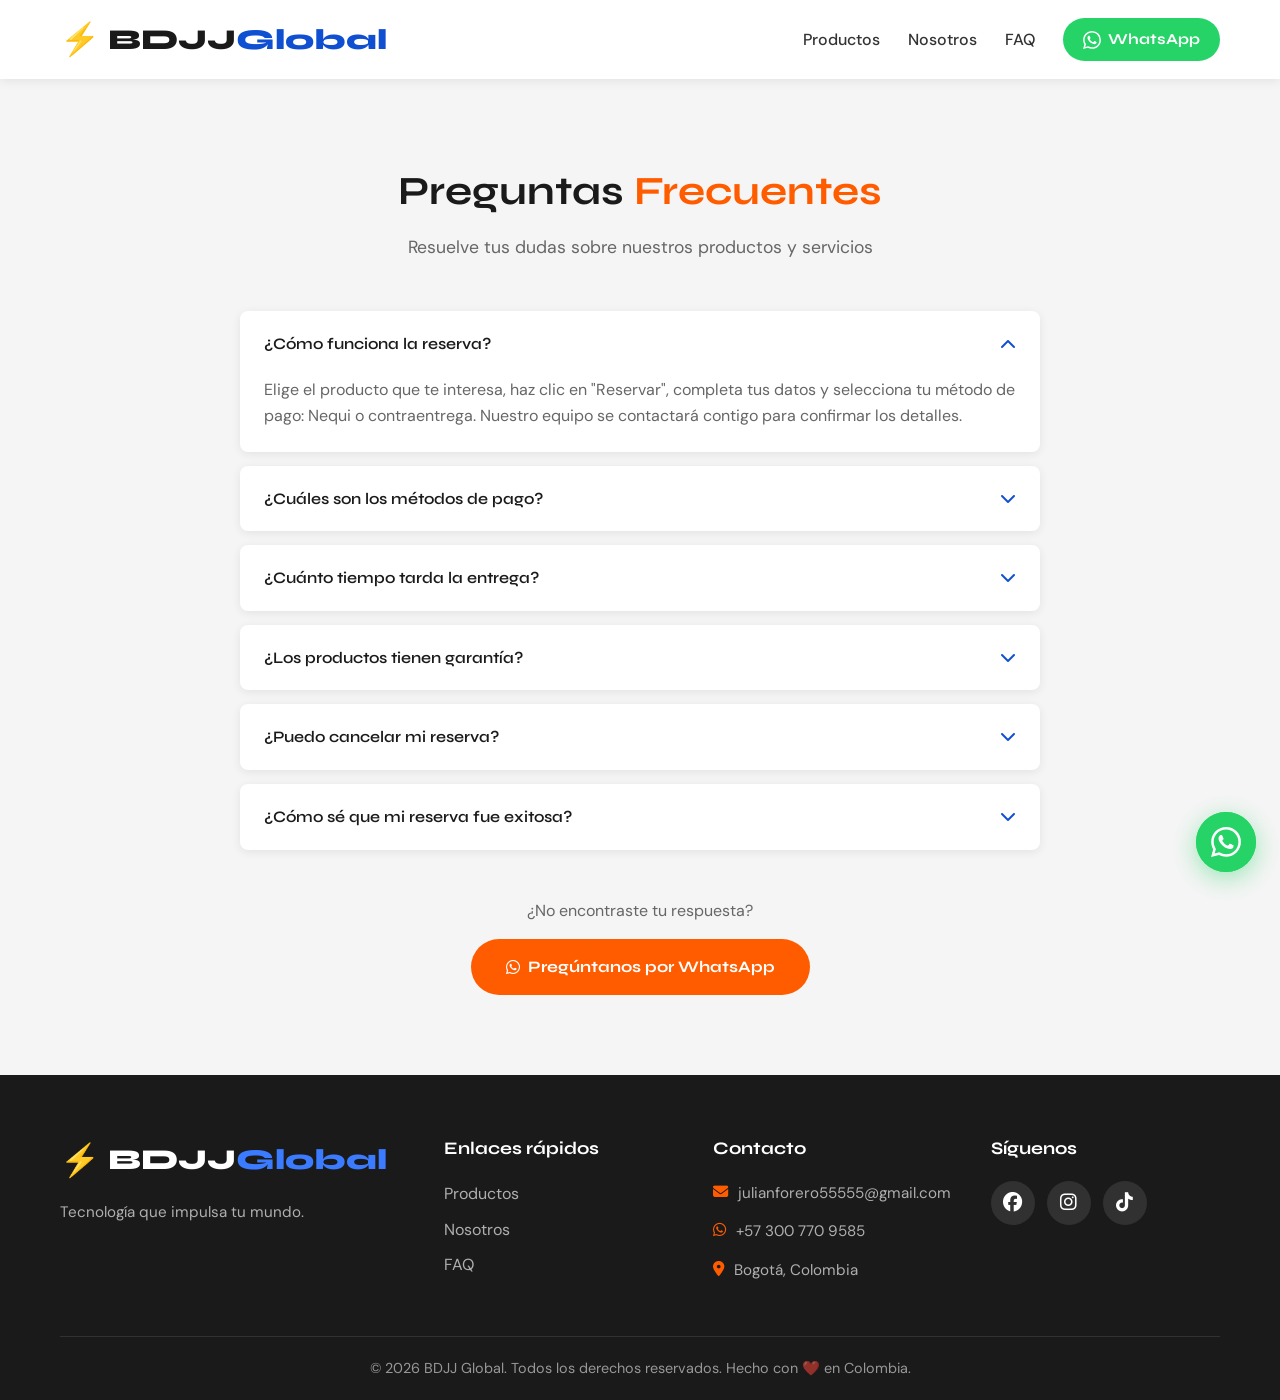
==== faq.html @ f2e27686 "ajuste de secciones" ====
<!DOCTYPE html>
<html lang="es">
<head>
    <meta charset="UTF-8">
    <meta name="viewport" content="width=device-width, initial-scale=1.0">
    <title>Preguntas Frecuentes – BDJJ Global</title>
    <link rel="preconnect" href="https://fonts.googleapis.com">
    <link rel="preconnect" href="https://fonts.gstatic.com" crossorigin>
    <link href="https://fonts.googleapis.com/css2?family=DM+Sans:opsz,wght@9..40,400;9..40,500;9..40,700&family=Syne:wght@400;500;600;700;800&display=swap" rel="stylesheet">
    <link rel="stylesheet" href="https://cdnjs.cloudflare.com/ajax/libs/font-awesome/6.4.0/css/all.min.css">
    <link rel="stylesheet" href="css/styles.css">
</head>
<body>

    <nav class="navbar" id="navbar" role="navigation">
        <div class="container nav-container">
            <a href="index.html" class="logo">
                <span class="logo-icon">⚡</span>
                <span class="logo-text">BDJJ<span class="logo-highlight">Global</span></span>
            </a>
            <ul class="nav-links" id="navLinks">
                <li><a href="index.html#catalogo" class="nav-link">Productos</a></li>
                <li><a href="nosotros.html" class="nav-link">Nosotros</a></li>
                <li><a href="faq.html" class="nav-link active">FAQ</a></li>
                <li>
                    <a href="https://wa.me/573007709585" class="btn-whatsapp-nav" target="_blank" rel="noopener noreferrer">
                        <svg width="18" height="18" viewBox="0 0 24 24" fill="currentColor"><path d="M17.472 14.382c-.297-.149-1.758-.867-2.03-.967-.273-.099-.471-.148-.67.15-.197.297-.767.966-.94 1.164-.173.199-.347.223-.644.075-.297-.15-1.255-.463-2.39-1.475-.883-.788-1.48-1.761-1.653-2.059-.173-.297-.018-.458.13-.606.134-.133.298-.347.446-.52.149-.174.198-.298.298-.497.099-.198.05-.371-.025-.52-.075-.149-.669-1.612-.916-2.207-.242-.579-.487-.5-.669-.51-.173-.008-.371-.01-.57-.01-.198 0-.52.074-.792.372-.272.297-1.04 1.016-1.04 2.479 0 1.462 1.065 2.875 1.213 3.074.149.198 2.096 3.2 5.077 4.487.709.306 1.262.489 1.694.625.712.227 1.36.195 1.871.118.571-.085 1.758-.719 2.006-1.413.248-.694.248-1.289.173-1.413-.074-.124-.272-.198-.57-.347m-5.421 7.403h-.004a9.87 9.87 0 01-5.031-1.378l-.361-.214-3.741.982.998-3.648-.235-.374a9.86 9.86 0 01-1.51-5.26c.001-5.45 4.436-9.884 9.888-9.884 2.64 0 5.122 1.03 6.988 2.898a9.825 9.825 0 012.893 6.994c-.003 5.45-4.437 9.884-9.885 9.884m8.413-18.297A11.815 11.815 0 0012.05 0C5.495 0 .16 5.335.157 11.892c0 2.096.547 4.142 1.588 5.945L.057 24l6.305-1.654a11.882 11.882 0 005.683 1.448h.005c6.554 0 11.89-5.335 11.893-11.893a11.821 11.821 0 00-3.48-8.413z"/></svg>
                        WhatsApp
                    </a>
                </li>
            </ul>
            <button class="hamburger" id="hamburgerBtn" aria-label="Abrir menú" aria-expanded="false" aria-controls="navLinks">
                <span></span><span></span><span></span>
            </button>
        </div>
    </nav>

    <section class="faq" id="faq" style="padding-top: 80px;">
        <div class="container">
            <div class="section-header">
                <h2 class="section-title">Preguntas <span class="text-highlight">Frecuentes</span></h2>
                <p class="section-subtitle">Resuelve tus dudas sobre nuestros productos y servicios</p>
            </div>
            <div class="faq-container" id="faqContainer"></div>

            <div style="text-align:center; margin-top: 48px;">
                <p style="color: var(--gris-medio); margin-bottom: 16px;">¿No encontraste tu respuesta?</p>
                <a href="https://wa.me/573007709585?text=Hola%2C+tengo+una+pregunta" class="btn-primary" target="_blank" rel="noopener noreferrer">
                    <i class="fab fa-whatsapp"></i> Pregúntanos por WhatsApp
                </a>
            </div>
        </div>
    </section>

    <footer class="footer">
        <div class="container">
            <div class="footer-content">
                <div class="footer-brand">
                    <div class="logo"><span class="logo-icon">⚡</span><span class="logo-text">BDJJ<span class="logo-highlight">Global</span></span></div>
                    <p>Tecnología que impulsa tu mundo.</p>
                </div>
                <div class="footer-links">
                    <h4>Enlaces rápidos</h4>
                    <ul>
                        <li><a href="index.html#catalogo">Productos</a></li>
                        <li><a href="nosotros.html">Nosotros</a></li>
                        <li><a href="faq.html">FAQ</a></li>
                    </ul>
                </div>
                <div class="footer-contact">
                    <h4>Contacto</h4>
                    <ul>
                        <li><i class="fas fa-envelope"></i> julianforero55555@gmail.com</li>
                        <li><i class="fab fa-whatsapp"></i> +57 300 770 9585</li>
                        <li><i class="fas fa-map-marker-alt"></i> Bogotá, Colombia</li>
                    </ul>
                </div>
                <div class="footer-social">
                    <h4>Síguenos</h4>
                    <div class="social-icons">
                        <a href="#" class="social-icon"><i class="fab fa-facebook"></i></a>
                        <a href="#" class="social-icon"><i class="fab fa-instagram"></i></a>
                        <a href="#" class="social-icon"><i class="fab fa-tiktok"></i></a>
                    </div>
                </div>
            </div>
            <div class="footer-bottom"><p>&copy; 2026 BDJJ Global. Todos los derechos reservados. Hecho con ❤️ en Colombia.</p></div>
        </div>
    </footer>

    <a href="https://wa.me/573007709585" class="whatsapp-float" target="_blank" rel="noopener noreferrer">
        <svg width="30" height="30" viewBox="0 0 24 24" fill="white"><path d="M17.472 14.382c-.297-.149-1.758-.867-2.03-.967-.273-.099-.471-.148-.67.15-.197.297-.767.966-.94 1.164-.173.199-.347.223-.644.075-.297-.15-1.255-.463-2.39-1.475-.883-.788-1.48-1.761-1.653-2.059-.173-.297-.018-.458.13-.606.134-.133.298-.347.446-.52.149-.174.198-.298.298-.497.099-.198.05-.371-.025-.52-.075-.149-.669-1.612-.916-2.207-.242-.579-.487-.5-.669-.51-.173-.008-.371-.01-.57-.01-.198 0-.52.074-.792.372-.272.297-1.04 1.016-1.04 2.479 0 1.462 1.065 2.875 1.213 3.074.149.198 2.096 3.2 5.077 4.487.709.306 1.262.489 1.694.625.712.227 1.36.195 1.871.118.571-.085 1.758-.719 2.006-1.413.248-.694.248-1.289.173-1.413-.074-.124-.272-.198-.57-.347m-5.421 7.403h-.004a9.87 9.87 0 01-5.031-1.378l-.361-.214-3.741.982.998-3.648-.235-.374a9.86 9.86 0 01-1.51-5.26c.001-5.45 4.436-9.884 9.888-9.884 2.64 0 5.122 1.03 6.988 2.898a9.825 9.825 0 012.893 6.994c-.003 5.45-4.437 9.884-9.885 9.884m8.413-18.297A11.815 11.815 0 0012.05 0C5.495 0 .16 5.335.157 11.892c0 2.096.547 4.142 1.588 5.945L.057 24l6.305-1.654a11.882 11.882 0 005.683 1.448h.005c6.554 0 11.89-5.335 11.893-11.893a11.821 11.821 0 00-3.48-8.413z"/></svg>
        <span class="whatsapp-float__tooltip">¡Escríbenos!</span>
    </a>

    <script src="js/config.js"></script>
    <script src="js/faq.js"></script>
    <script>
        FAQ.renderizar();
        const navbar = document.getElementById('navbar');
        window.addEventListener('scroll', () => navbar.classList.toggle('scrolled', scrollY > 50), {passive:true});
        const hamburger = document.getElementById('hamburgerBtn');
        const navLinks = document.getElementById('navLinks');
        hamburger.addEventListener('click', () => {
            const open = navLinks.classList.toggle('active');
            hamburger.setAttribute('aria-expanded', open);
            hamburger.classList.toggle('open', open);
        });
    </script>
</body>
</html>
---- css/styles.css ----
/* ============================================================
   ARCHIVO: css/styles.css
   PROPÓSITO: Estilos globales de BDJJ Global.
   Organización:
     1. Variables y Reset
     2. Utilidades
     3. Navbar
     4. Hero (video de fondo)
     5. Badges de confianza
     6. Catálogo y tarjetas de producto
     7. Nosotros / Equipo
     8. FAQ acordeón
     9. Footer
    10. Botón flotante WhatsApp
    11. Modal de reserva
    12. Pantalla de éxito
    13. Media Queries (responsive)
   ============================================================ */


/* ============================================================
   1. VARIABLES CSS Y RESET
   ============================================================ */
:root {
    /* Paleta de colores */
    --azul-electrico:  #0F4FD1;
    --azul-claro:      #3B7BFF;
    --azul-oscuro:     #0A3A9E;
    --naranja:         #FF5C00;
    --naranja-oscuro:  #CC4A00;
    --blanco:          #FFFFFF;
    --negro:           #1A1A1A;
    --gris-oscuro:     #333333;
    --gris-medio:      #666666;
    --gris-claro:      #F5F5F5;
    --gris-borde:      #E0E0E0;
    --verde-exito:     #10B981;
    --rojo-error:      #EF4444;
    --wa-verde:        #25D366;
    --wa-verde-oscuro: #1DA851;

    /* Sombras */
    --sombra-suave:  0 2px 10px rgba(0,0,0,.08);
    --sombra-media:  0 4px 20px rgba(0,0,0,.12);
    --sombra-fuerte: 0 8px 30px rgba(0,0,0,.18);

    /* Bordes */
    --radio:    12px;
    --radio-sm: 8px;

    /* Transición global */
    --transition: all 0.3s ease;

    /* Tipografía */
    --font-body:  'DM Sans', sans-serif;
    --font-title: 'Syne', sans-serif;
}

/* Reset universal */
*, *::before, *::after {
    margin: 0;
    padding: 0;
    box-sizing: border-box;
}

html {
    scroll-behavior: smooth;
    font-size: 16px;
}

body {
    font-family: var(--font-body);
    color: var(--gris-oscuro);
    background: var(--blanco);
    line-height: 1.6;
    overflow-x: hidden;
}

h1, h2, h3, h4 {
    font-family: var(--font-title);
    font-weight: 700;
    color: var(--negro);
}

img {
    max-width: 100%;
    height: auto;
    display: block;
}

/* Contenedor principal (ancho máximo centrado) */
.container {
    max-width: 1200px;
    margin: 0 auto;
    padding: 0 20px;
}


/* ============================================================
   2. UTILIDADES
   ============================================================ */
.text-highlight { color: var(--naranja); }

.section-header {
    text-align: center;
    margin-bottom: 50px;
}

.section-title {
    font-size: 2.5rem;
    margin-bottom: 10px;
}

.section-subtitle {
    color: var(--gris-medio);
    font-size: 1.1rem;
}


/* ============================================================
   3. NAVBAR
   ============================================================ */
.navbar {
    background: var(--blanco);
    padding: 14px 0;
    position: sticky;
    top: 0;
    z-index: 1000;
    box-shadow: var(--sombra-suave);
    transition: var(--transition);
}

.navbar.scrolled {
    box-shadow: var(--sombra-media);
}

.nav-container {
    display: flex;
    justify-content: space-between;
    align-items: center;
}

/* Logo */
.logo {
    display: flex;
    align-items: center;
    gap: 8px;
    font-family: var(--font-title);
    font-size: 1.8rem;
    font-weight: 800;
    text-decoration: none;
    user-select: none;
}

.logo-icon      { font-size: 2rem; }
.logo-text      { color: var(--negro); }
.logo-highlight { color: var(--azul-electrico); }

/* Lista de enlaces */
.nav-links {
    display: flex;
    align-items: center;
    gap: 28px;
    list-style: none;
}

.nav-link {
    text-decoration: none;
    color: var(--gris-oscuro);
    font-weight: 500;
    position: relative;
    transition: var(--transition);
}

.nav-link::after {
    content: '';
    position: absolute;
    bottom: -4px;
    left: 0;
    width: 0;
    height: 2px;
    background: var(--azul-electrico);
    transition: var(--transition);
}

.nav-link:hover              { color: var(--azul-electrico); }
.nav-link:hover::after       { width: 100%; }


/* ── Botón WhatsApp en la navbar ── */
.btn-whatsapp-nav {
    display: flex;
    align-items: center;
    gap: 7px;
    padding: 9px 20px;
    background: var(--wa-verde);
    color: var(--blanco);
    border-radius: 50px;
    text-decoration: none;
    font-family: var(--font-title);
    font-weight: 700;
    font-size: .95rem;
    transition: var(--transition);
    white-space: nowrap;
}

.btn-whatsapp-nav:hover {
    background: var(--wa-verde-oscuro);
    transform: translateY(-2px);
    box-shadow: 0 6px 18px rgba(37,211,102,.35);
}

/* Ícono SVG dentro del botón de WhatsApp en navbar */
.btn-whatsapp-nav svg {
    flex-shrink: 0;
}


/* ── Hamburguesa (visible solo en móvil) ── */
.hamburger {
    display: none;
    flex-direction: column;
    gap: 5px;
    cursor: pointer;
    background: none;
    border: none;
    padding: 4px;
}

.hamburger span {
    display: block;
    width: 25px;
    height: 3px;
    background: var(--gris-oscuro);
    border-radius: 3px;
    transition: var(--transition);
}

/* Animación X al abrir el menú */
.hamburger.open span:nth-child(1) { transform: translateY(8px) rotate(45deg); }
.hamburger.open span:nth-child(2) { opacity: 0; transform: scaleX(0); }
.hamburger.open span:nth-child(3) { transform: translateY(-8px) rotate(-45deg); }


/* ============================================================
   4. HERO – FONDO DE VIDEO
   ============================================================ */
.hero {
    position: relative;
    padding: 90px 0 130px;
    overflow: hidden;
    min-height: 540px;
    display: flex;
    align-items: center;
}

/* ── Video de fondo ── */
.hero-video {
    position: absolute;
    inset: 0;
    width: 100%;
    height: 100%;
    object-fit: cover;
    object-position: center;
    z-index: 0;
}

/* ── Overlay oscuro sobre el video para legibilidad ── */
.hero-overlay {
    position: absolute;
    inset: 0;
    background: linear-gradient(135deg,
        rgba(10, 30, 90, .82) 0%,
        rgba(5, 10, 40, .70) 100%
    );
    z-index: 1;
}

/* ── Contenido del hero por encima del video ── */
.hero-content {
    position: relative;
    z-index: 2;
    display: flex;
    align-items: center;
    justify-content: space-between;
    gap: 60px;
    width: 100%;
    max-width: 1200px;
    margin: 0 auto;
    padding: 0 20px;
}

.hero-text   { flex: 1; }

.hero-badge {
    display: inline-block;
    background: rgba(255,255,255,.18);
    color: var(--blanco);
    padding: 8px 22px;
    border-radius: 50px;
    font-size: .9rem;
    margin-bottom: 20px;
    backdrop-filter: blur(8px);
    border: 1px solid rgba(255,255,255,.25);
}

.hero-title {
    font-size: 3.4rem;
    color: var(--blanco);
    margin-bottom: 20px;
    line-height: 1.15;
}

.hero-subtitle {
    font-size: 1.15rem;
    color: rgba(255,255,255,.88);
    margin-bottom: 32px;
    max-width: 500px;
}

/* ── Botones del hero ── */
.hero-buttons {
    display: flex;
    gap: 15px;
    flex-wrap: wrap;
    margin-bottom: 28px;
}

.btn-primary {
    background: var(--naranja);
    color: var(--blanco);
    padding: 15px 35px;
    border-radius: 50px;
    text-decoration: none;
    font-weight: 700;
    font-family: var(--font-title);
    transition: var(--transition);
    display: inline-flex;
    align-items: center;
    gap: 8px;
    border: none;
    cursor: pointer;
    font-size: 1rem;
}

.btn-primary:hover {
    background: var(--naranja-oscuro);
    transform: translateY(-3px);
    box-shadow: var(--sombra-fuerte);
}

/* Botón "Escríbenos" en el hero (estilo WhatsApp secundario) */
.btn-secondary {
    background: transparent;
    color: var(--blanco);
    padding: 15px 35px;
    border-radius: 50px;
    text-decoration: none;
    font-weight: 700;
    font-family: var(--font-title);
    border: 2px solid rgba(255,255,255,.7);
    transition: var(--transition);
    display: inline-flex;
    align-items: center;
    gap: 8px;
}

.btn-secondary:hover {
    background: var(--wa-verde);
    border-color: var(--wa-verde);
    transform: translateY(-3px);
    box-shadow: 0 8px 24px rgba(37,211,102,.4);
}


/* ── Imagen decorativa al lado del texto ── */
.hero-image {
    flex: 1;
    display: flex;
    justify-content: center;
    align-items: center;
}

.hero-ilustracion {
    width: 100%;
    max-width: 420px;
    border-radius: var(--radio);
    box-shadow: var(--sombra-fuerte);
    animation: floatHero 4s ease-in-out infinite;
}

@keyframes floatHero {
    0%, 100% { transform: translateY(0); }
    50%       { transform: translateY(-16px); }
}

/* ── Onda decorativa en la base del hero ── */
.wave {
    position: absolute;
    bottom: -1px;
    left: 0;
    width: 100%;
    line-height: 0;
    z-index: 2;
    pointer-events: none;
}


/* ============================================================
   5. BADGES DE CONFIANZA
   Franja de garantías debajo de los botones del hero.
   ============================================================ */
.trust-badges {
    display: flex;
    align-items: center;
    gap: 24px;
    flex-wrap: wrap;
}

.trust-badge {
    display: flex;
    align-items: center;
    gap: 7px;
    font-size: .9rem;
    font-weight: 600;
    color: rgba(255,255,255,.90);
    background: rgba(255,255,255,.12);
    padding: 7px 14px;
    border-radius: 50px;
    backdrop-filter: blur(6px);
    border: 1px solid rgba(255,255,255,.18);
    white-space: nowrap;
}


/* ============================================================
   6. CATÁLOGO Y TARJETAS DE PRODUCTO
   ============================================================ */
.catalog {
    padding: 80px 0;
    background: var(--gris-claro);
}

/* ── Filtros de categoría ── */
.filters {
    display: flex;
    justify-content: center;
    gap: 10px;
    margin-bottom: 40px;
    flex-wrap: wrap;
}

.filter-btn {
    padding: 11px 24px;
    border: 2px solid var(--gris-borde);
    background: var(--blanco);
    border-radius: 50px;
    cursor: pointer;
    font-family: var(--font-body);
    font-weight: 500;
    font-size: .95rem;
    transition: var(--transition);
    color: var(--gris-oscuro);
}

.filter-btn:hover  { border-color: var(--azul-electrico); color: var(--azul-electrico); }
.filter-btn.active { background: var(--azul-electrico); color: var(--blanco); border-color: var(--azul-electrico); }

/* ── Grid de tarjetas ── */
.products-grid {
    display: grid;
    grid-template-columns: repeat(auto-fill, minmax(290px, 1fr));
    gap: 28px;
}

/* ── Tarjeta de producto ── */
.product-card {
    background: var(--blanco);
    border-radius: var(--radio);
    overflow: hidden;
    box-shadow: var(--sombra-suave);
    transition: var(--transition);
    display: flex;
    flex-direction: column;
}

.product-card:hover {
    transform: translateY(-6px);
    box-shadow: var(--sombra-media);
}

/* Zona de imagen */
.product-image {
    position: relative;
    height: 210px;
    background: var(--gris-claro);
    overflow: hidden;
    display: flex;
    align-items: center;
    justify-content: center;
}

.product-img {
    width: 100%;
    height: 100%;
    object-fit: cover;
    transition: transform .4s ease;
}

.product-card:hover .product-img {
    transform: scale(1.05);
}

.product-emoji-placeholder {
    font-size: 5rem;
}

/* Etiqueta de categoría (esquina superior derecha) */
.product-category {
    position: absolute;
    top: 14px;
    right: 14px;
    background: var(--naranja);
    color: var(--blanco);
    padding: 5px 13px;
    border-radius: 20px;
    font-size: .8rem;
    font-weight: 700;
    z-index: 1;
}

/* Badge "Agotado" sobre la imagen */
.badge-agotado {
    position: absolute;
    bottom: 12px;
    left: 12px;
    background: var(--rojo-error);
    color: var(--blanco);
    padding: 4px 12px;
    border-radius: 20px;
    font-size: .8rem;
    font-weight: 700;
}

.badge-descuento {
    position: absolute;
    bottom: 12px;
    left: 12px;
    background: var(--naranja);
    color: var(--blanco);
    padding: 4px 12px;
    border-radius: 20px;
    font-size: .8rem;
    font-weight: 700;
}

/* Overlay semitransparente cuando está agotado */
.agotado-overlay::after {
    content: '';
    position: absolute;
    inset: 0;
    background: rgba(0,0,0,.35);
}

/* Zona de información */
.product-info {
    padding: 24px;
    flex: 1;
    display: flex;
    flex-direction: column;
}

.product-name {
    font-size: 1.2rem;
    margin-bottom: 8px;
}

.product-price {
    font-size: 1.75rem;
    color: var(--azul-electrico);
    font-weight: 700;
    margin-bottom: 10px;
    font-family: var(--font-title);
}

.product-price-original {
    font-size: 1rem;
    color: var(--gris-medio);
    text-decoration: line-through;
    margin-bottom: 4px;
}

.product-description {
    color: var(--gris-medio);
    font-size: .93rem;
    margin-bottom: 16px;
    line-height: 1.5;
    flex: 1;
}

/* Stock disponible */
.product-stock {
    display: inline-block;
    padding: 5px 14px;
    background: #D1FAE5;
    color: #065F46;
    border-radius: 20px;
    font-size: .83rem;
    font-weight: 600;
    margin-bottom: 18px;
}

.product-stock.stock-agotado {
    background: #FEE2E2;
    color: var(--rojo-error);
}

/* Botón Reservar */
.btn-reservar {
    width: 100%;
    padding: 13px;
    background: var(--azul-electrico);
    color: var(--blanco);
    border: none;
    border-radius: var(--radio-sm);
    font-weight: 700;
    font-family: var(--font-title);
    cursor: pointer;
    transition: var(--transition);
    font-size: 1rem;
    display: flex;
    align-items: center;
    justify-content: center;
    gap: 8px;
    margin-top: auto;
}

.btn-reservar:hover:not([disabled]) {
    background: var(--azul-oscuro);
    transform: translateY(-2px);
}

.btn-reservar[disabled] {
    background: var(--gris-borde);
    color: var(--gris-medio);
    cursor: not-allowed;
}

/* Estados de carga y error del grid */
.loading {
    grid-column: 1 / -1;
    text-align: center;
    padding: 70px 20px;
}

.spinner {
    width: 48px;
    height: 48px;
    border: 4px solid var(--gris-borde);
    border-top-color: var(--azul-electrico);
    border-radius: 50%;
    animation: spin 1s linear infinite;
    margin: 0 auto 20px;
}

@keyframes spin { to { transform: rotate(360deg); } }

.error-message {
    grid-column: 1 / -1;
    text-align: center;
    padding: 40px;
    color: var(--rojo-error);
    background: #FEF2F2;
    border-radius: var(--radio);
}


/* ============================================================
   7. NOSOTROS / EQUIPO FUNDADOR
   ============================================================ */
.about {
    padding: 80px 0;
    background: var(--blanco);
}

.team-grid {
    display: grid;
    grid-template-columns:  repeat(4, 1fr);
    gap: 20px;
}

.team-card {
    background: var(--gris-claro);
    padding: 36px 28px;
    border-radius: var(--radio);
    text-align: center;
    transition: var(--transition);
    border: 2px solid transparent;
}

.team-card:hover {
    border-color: var(--azul-electrico);
    transform: translateY(-5px);
    box-shadow: var(--sombra-media);
}

/* Foto del miembro del equipo */
.team-avatar {
    width: 110px;
    height: 110px;
    border-radius: 50%;
    object-fit: cover;
    object-position: top center;
    margin: 0 auto 20px;
    border: 3px solid var(--azul-electrico);
    box-shadow: var(--sombra-suave);
}

.team-name {
    font-size: 1.4rem;
    margin-bottom: 4px;
}

.team-role {
    color: var(--azul-electrico);
    font-weight: 600;
    font-size: .92rem;
    margin-bottom: 14px;
}

.team-bio {
    color: var(--gris-medio);
    margin-bottom: 22px;
    line-height: 1.55;
    font-size: .95rem;
}

/* Enlace de WhatsApp del miembro */
.team-social {
    display: flex;
    justify-content: center;
    gap: 12px;
}

.social-link-wa {
    display: inline-flex;
    align-items: center;
    gap: 8px;
    padding: 9px 20px;
    background: var(--wa-verde);
    color: var(--blanco);
    border-radius: 50px;
    text-decoration: none;
    font-weight: 600;
    font-size: .9rem;
    transition: var(--transition);
}

.social-link-wa:hover {
    background: var(--wa-verde-oscuro);
    transform: translateY(-2px);
    box-shadow: 0 6px 18px rgba(37,211,102,.4);
}


/* ============================================================
   8. FAQ – ACORDEÓN
   ============================================================ */
.faq {
    padding: 80px 0;
    background: var(--gris-claro);
}

.faq-container {
    max-width: 800px;
    margin: 0 auto;
}

.faq-item {
    background: var(--blanco);
    border-radius: var(--radio-sm);
    margin-bottom: 14px;
    overflow: hidden;
    box-shadow: var(--sombra-suave);
}

.faq-question {
    padding: 20px 24px;
    cursor: pointer;
    display: flex;
    justify-content: space-between;
    align-items: center;
    font-weight: 600;
    font-family: var(--font-title);
    color: var(--negro);
    transition: var(--transition);
    user-select: none;
}

.faq-question:hover     { color: var(--azul-electrico); }

.faq-icon {
    transition: var(--transition);
    color: var(--azul-electrico);
    flex-shrink: 0;
    margin-left: 16px;
}

.faq-item.active .faq-icon { transform: rotate(180deg); }

.faq-answer {
    padding: 0 24px;
    max-height: 0;
    overflow: hidden;
    transition: max-height .35s ease, padding .35s ease;
    color: var(--gris-medio);
    line-height: 1.65;
}

.faq-item.active .faq-answer {
    padding: 0 24px 22px;
    max-height: 600px;
}


/* ============================================================
   9. FOOTER
   ============================================================ */
.footer {
    background: var(--negro);
    color: var(--blanco);
    padding: 60px 0 20px;
}

.footer-content {
    display: grid;
    grid-template-columns: 1.5fr 1fr 1fr 1fr;
    gap: 40px;
    margin-bottom: 40px;
}

.footer-brand .logo-text  { color: var(--blanco); }
.footer-brand .logo-highlight { color: var(--azul-claro); }

.footer-brand p {
    margin-top: 14px;
    color: rgba(255,255,255,.65);
    line-height: 1.6;
    font-size: .95rem;
}

.footer-links h4,
.footer-contact h4,
.footer-social h4 {
    color: var(--blanco);
    margin-bottom: 18px;
    font-size: 1.1rem;
}

.footer-links ul,
.footer-contact ul { list-style: none; }

.footer-links ul li   { margin-bottom: 10px; }

.footer-links ul li a {
    color: rgba(255,255,255,.65);
    text-decoration: none;
    transition: var(--transition);
}

.footer-links ul li a:hover {
    color: var(--naranja);
    padding-left: 5px;
}

.footer-contact ul li {
    display: flex;
    align-items: flex-start;
    gap: 10px;
    color: rgba(255,255,255,.65);
    margin-bottom: 14px;
    font-size: .95rem;
}

.footer-contact ul li i { color: var(--naranja); margin-top: 3px; }

.social-icons    { display: flex; gap: 12px; flex-wrap: wrap; }

.social-icon {
    width: 44px;
    height: 44px;
    background: rgba(255,255,255,.1);
    border-radius: 50%;
    display: flex;
    align-items: center;
    justify-content: center;
    color: var(--blanco);
    font-size: 1.2rem;
    transition: var(--transition);
    text-decoration: none;
}

.social-icon:hover {
    background: var(--naranja);
    transform: translateY(-3px);
}

.footer-bottom {
    text-align: center;
    padding-top: 20px;
    border-top: 1px solid rgba(255,255,255,.1);
    color: rgba(255,255,255,.55);
    font-size: .9rem;
}


/* ============================================================
   10. BOTÓN FLOTANTE DE WHATSAPP
   ============================================================ */
.whatsapp-float {
    position: fixed;
    bottom: 28px;
    right: 24px;
    z-index: 999;
    width: 60px;
    height: 60px;
    background: var(--wa-verde);
    border-radius: 50%;
    display: flex;
    align-items: center;
    justify-content: center;
    box-shadow: 0 6px 24px rgba(37,211,102,.45);
    transition: var(--transition);
    text-decoration: none;
}

.whatsapp-float:hover {
    transform: scale(1.12);
    box-shadow: 0 10px 32px rgba(37,211,102,.6);
    background: var(--wa-verde-oscuro);
}

/* ── Pulso animado (aro que se expande) ── */
.whatsapp-float::before {
    content: '';
    position: absolute;
    inset: 0;
    border-radius: 50%;
    background: var(--wa-verde);
    animation: pulse-wa 2.5s ease infinite;
    z-index: -1;
}

@keyframes pulse-wa {
    0%   { transform: scale(1);   opacity: .65; }
    70%  { transform: scale(1.75); opacity: 0;  }
    100% { transform: scale(1.75); opacity: 0;  }
}

/* ── Tooltip "¡Escríbenos!" al hacer hover ── */
.whatsapp-float__tooltip {
    position: absolute;
    right: 72px;
    background: var(--negro);
    color: var(--blanco);
    padding: 6px 14px;
    border-radius: var(--radio-sm);
    font-size: .85rem;
    font-weight: 600;
    white-space: nowrap;
    opacity: 0;
    transform: translateX(8px);
    transition: var(--transition);
    pointer-events: none;
}

/* Pico del tooltip (triángulo apuntando al botón) */
.whatsapp-float__tooltip::after {
    content: '';
    position: absolute;
    top: 50%;
    right: -6px;
    transform: translateY(-50%);
    border: 6px solid transparent;
    border-left-color: var(--negro);
    border-right: none;
}

.whatsapp-float:hover .whatsapp-float__tooltip {
    opacity: 1;
    transform: translateX(0);
}


/* ============================================================
   11. MODAL DE RESERVA
   ============================================================ */
.modal {
    display: none;
    position: fixed;
    inset: 0;
    background: rgba(0,0,0,.6);
    z-index: 2000;
    overflow-y: auto;
    padding: 20px;
    -webkit-overflow-scrolling: touch;
}

.modal.active {
    display: flex;
    align-items: flex-start;
    justify-content: center;
}

.modal-content {
    background: var(--blanco);
    border-radius: var(--radio);
    max-width: 560px;
    width: 100%;
    box-shadow: var(--sombra-fuerte);
    animation: slideUp .3s ease;
    margin: auto;
    /* Permite scroll interno si el contenido es muy largo en móvil */
    max-height: calc(100vh - 40px);
    overflow-y: auto;
}

@keyframes slideUp {
    from { opacity: 0; transform: translateY(30px); }
    to   { opacity: 1; transform: translateY(0);    }
}

.modal-header {
    padding: 22px 28px;
    border-bottom: 1px solid var(--gris-borde);
    display: flex;
    justify-content: space-between;
    align-items: center;
    position: sticky;
    top: 0;
    background: var(--blanco);
    z-index: 1;
}

.modal-title    { font-size: 1.4rem; }

.modal-close {
    background: none;
    border: none;
    font-size: 1.8rem;
    cursor: pointer;
    color: var(--gris-medio);
    transition: var(--transition);
    width: 38px;
    height: 38px;
    display: flex;
    align-items: center;
    justify-content: center;
    border-radius: 50%;
    line-height: 1;
}

.modal-close:hover {
    background: var(--gris-claro);
    color: var(--negro);
}

.modal-body { padding: 26px 28px; }

/* Resumen del producto en el modal */
.product-summary {
    display: flex;
    align-items: center;
    gap: 16px;
    background: var(--gris-claro);
    padding: 18px;
    border-radius: var(--radio-sm);
    margin-bottom: 24px;
}

.product-summary__img-wrap {
    flex-shrink: 0;
    width: 70px;
    height: 70px;
    border-radius: var(--radio-sm);
    overflow: hidden;
    background: var(--gris-borde);
    display: flex;
    align-items: center;
    justify-content: center;
}

.product-summary__img {
    width: 100%;
    height: 100%;
    object-fit: cover;
}

.product-summary__emoji { font-size: 2.5rem; }

.product-summary__info h3 {
    font-size: 1.1rem;
    margin-bottom: 6px;
    color: var(--azul-electrico);
}

.product-summary__info p {
    color: var(--gris-medio);
    font-size: .9rem;
    margin-bottom: 2px;
}

/* Campos del formulario */
.form-group         { margin-bottom: 18px; }

.form-group label {
    display: block;
    margin-bottom: 7px;
    font-weight: 600;
    color: var(--negro);
    font-size: .95rem;
}

.req { color: var(--rojo-error); }

.form-group input[type="text"],
.form-group input[type="tel"] {
    width: 100%;
    padding: 13px 16px;
    border: 2px solid var(--gris-borde);
    border-radius: var(--radio-sm);
    font-family: var(--font-body);
    font-size: 1rem;
    transition: var(--transition);
    background: var(--blanco);
}

.form-group input:focus {
    outline: none;
    border-color: var(--azul-electrico);
    box-shadow: 0 0 0 3px rgba(15,79,209,.12);
}

/* Opciones de pago */
.payment-options {
    display: flex;
    gap: 14px;
}

.payment-option { flex: 1; cursor: pointer; }
.payment-option input { display: none; }

.payment-label {
    display: flex;
    align-items: center;
    justify-content: center;
    gap: 8px;
    padding: 14px;
    border: 2px solid var(--gris-borde);
    border-radius: var(--radio-sm);
    font-weight: 500;
    transition: var(--transition);
    user-select: none;
}

.payment-option input:checked + .payment-label {
    border-color: var(--azul-electrico);
    background: #EEF2FF;
    color: var(--azul-electrico);
}

/* Error de formulario */
.form-error {
    background: #FEF2F2;
    color: var(--rojo-error);
    padding: 11px 16px;
    border-radius: var(--radio-sm);
    margin-bottom: 16px;
    font-weight: 500;
    font-size: .92rem;
    border-left: 4px solid var(--rojo-error);
}

.btn-submit {
    width: 100%;
    justify-content: center;
    font-size: 1.05rem;
    padding: 16px;
    margin-top: 6px;
}


/* ============================================================
   12. PANTALLA DE ÉXITO (dentro del modal)
   ============================================================ */
.success-message {
    text-align: center;
    padding: 20px 10px;
}

.success-icon {
    font-size: 4rem;
    color: var(--verde-exito);
    margin-bottom: 16px;
}

.success-message h3 {
    font-size: 1.7rem;
    color: var(--negro);
    margin-bottom: 10px;
}

.success-message > p {
    color: var(--gris-medio);
    margin-bottom: 8px;
}

/* Tabla de detalles de la reserva */
.success-details {
    background: var(--gris-claro);
    border-radius: var(--radio-sm);
    padding: 16px;
    margin: 20px 0;
    text-align: left;
}

.success-row {
    display: flex;
    justify-content: space-between;
    align-items: flex-start;
    padding: 8px 0;
    border-bottom: 1px solid var(--gris-borde);
    font-size: .93rem;
    gap: 12px;
}

.success-row:last-child { border-bottom: none; }

.success-label {
    font-weight: 700;
    color: var(--negro);
    flex-shrink: 0;
}

.success-nota {
    color: #B45309;
    background: #FFFBEB;
    border-radius: var(--radio-sm);
    padding: 10px 14px;
    font-size: .88rem;
    margin-top: 12px;
    border-left: 4px solid #F59E0B;
}


/* ============================================================
   13. MEDIA QUERIES – RESPONSIVE
   ============================================================ */

/* Tablets y pantallas medianas */
@media (max-width: 1024px) {
    .hero-content       { flex-direction: column; text-align: center; }
    .hero-title         { font-size: 2.6rem; }
    .hero-subtitle      { max-width: 100%; margin: 0 auto 28px; }
    .hero-buttons       { justify-content: center; }
    .trust-badges       { justify-content: center; }
    .hero-image         { display: none; } /* Ocultar imagen en tablets */
}

/* Móviles */
@media (max-width: 768px) {
    /* Menú responsive */
    .nav-links {
        position: fixed;
        top: 0;
        padding-top: 80px;
        left: 0;
        width: 100%;
        background: var(--blanco);
        flex-direction: column;
        align-items: stretch;
        padding: 24px 20px;
        gap: 16px;
        box-shadow: var(--sombra-media);
        transform: translateY(-110%);
        transition: var(--transition);
        z-index: 999;
    }

    .nav-links.active { transform: translateY(0); }

    .hamburger { display: flex; }

    /* El botón de WhatsApp ocupa todo el ancho en móvil */
    .btn-whatsapp-nav {
        justify-content: center;
        padding: 13px 20px;
    }

    /* Navbar más compacta en móvil */
    .navbar             { padding: 10px 0; }

    /* Hero */
    .hero-title         { font-size: 2rem; }
    .hero-subtitle      { font-size: 1rem; }

    /* Badges de confianza en columna */
    .trust-badges       { flex-direction: column; align-items: center; gap: 10px; }

    /* Títulos de sección */
    .section-title      { font-size: 2rem; }

    /* Grid de productos en 1 columna */
    .products-grid      { grid-template-columns: 1fr; }

    /* Team: 1 columna */
    .team-grid          { grid-template-columns: repeat(2, 1fr); }

    /* Pago: columna en móvil */
    .payment-options    { flex-direction: column; }

    /* Footer: 1 columna */
    .footer-content     { grid-template-columns: 1fr; gap: 28px; }

    /* Botón flotante WA: un poco más pequeño */
    .whatsapp-float { bottom: 20px; right: 16px; width: 54px; height: 54px; }

    /* Modal: ocupa todo el ancho */
    .modal-content      { max-width: 100%; border-radius: var(--radio-sm); }
    .modal-body         { padding: 20px; }
    .modal-header       { padding: 18px 20px; }

    /* Resumen de producto en modal: columna */
    .product-summary    { flex-direction: column; text-align: center; }
    .product-summary__img-wrap { margin: 0 auto; }

    /* Detalles de éxito: pueden sobresalir en móvil */
    .success-row        { flex-direction: column; gap: 2px; }
}

/* Móviles muy pequeños */
@media (max-width: 480px) {
    .hero-title         { font-size: 1.75rem; }

    .team-grid { grid-template-columns: 1fr; }

    .hero-buttons       { flex-direction: column; }
    .btn-primary,
    .btn-secondary      { justify-content: center; text-align: center; }

    .filters            { gap: 7px; }
    .filter-btn         { padding: 9px 16px; font-size: .88rem; }

    .section-title      { font-size: 1.75rem; }

    /* Logo más pequeño */
    .logo               { font-size: 1.5rem; }
    .logo-icon          { font-size: 1.7rem; }
}

/* ============================================================
   BUSCADOR DEL NAVBAR
   ============================================================ */
.nav-container {
    position: relative;
}

.nav-search {
    position: relative;
    flex: 0 1 320px;
    min-width: 0;
}

.nav-search__inner {
    display: flex;
    align-items: center;
    background: var(--gris-claro);
    border: 1.5px solid var(--gris-borde);
    border-radius: 50px;
    padding: 0 16px;
    gap: 8px;
    transition: var(--transition);
}

.nav-search__inner:focus-within {
    border-color: var(--azul-electrico);
    background: var(--blanco);
    box-shadow: 0 0 0 3px rgba(15,79,209,.12);
}

.nav-search__icon { color: var(--gris-medio); font-size: 0.85rem; }

.nav-search__input {
    border: none;
    background: transparent;
    outline: none;
    font-family: var(--font-body);
    font-size: 0.9rem;
    color: var(--gris-oscuro);
    width: 100%;
    padding: 9px 0;
}

.nav-search__input::placeholder { color: var(--gris-medio); }

.nav-search__clear {
    background: none;
    border: none;
    cursor: pointer;
    color: var(--gris-medio);
    display: flex;
    align-items: center;
    padding: 0;
    font-size: 0.8rem;
    transition: var(--transition);
}
.nav-search__clear:hover { color: var(--rojo-error); }

.nav-search__results {
    position: absolute;
    top: calc(100% + 8px);
    left: 0;
    right: 0;
    background: var(--blanco);
    border: 1.5px solid var(--gris-borde);
    border-radius: var(--radio);
    box-shadow: var(--sombra-fuerte);
    z-index: 2000;
    overflow: hidden;
}

.nav-search__no-result {
    padding: 16px 20px;
    color: var(--gris-medio);
    font-size: 0.9rem;
}

.nav-search__item {
    display: flex;
    align-items: center;
    gap: 12px;
    padding: 12px 16px;
    border-bottom: 1px solid var(--gris-borde);
    transition: var(--transition);
    cursor: default;
}
.nav-search__item:last-child { border-bottom: none; }
.nav-search__item:hover { background: var(--gris-claro); }

.nav-search__thumb {
    width: 42px;
    height: 42px;
    object-fit: cover;
    border-radius: var(--radio-sm);
    flex-shrink: 0;
}

.nav-search__emoji { font-size: 1.8rem; flex-shrink: 0; }

.nav-search__item-info {
    flex: 1;
    min-width: 0;
    display: flex;
    flex-direction: column;
    gap: 2px;
}

.nav-search__item-name {
    font-weight: 600;
    font-size: 0.9rem;
    color: var(--negro);
    white-space: nowrap;
    overflow: hidden;
    text-overflow: ellipsis;
}

.nav-search__item-cat {
    font-size: 0.78rem;
    color: var(--gris-medio);
}

.nav-search__item-btn {
    padding: 5px 14px;
    background: var(--azul-electrico);
    color: var(--blanco);
    border: none;
    border-radius: 50px;
    cursor: pointer;
    font-size: 0.8rem;
    font-family: var(--font-title);
    font-weight: 600;
    transition: var(--transition);
    flex-shrink: 0;
}
.nav-search__item-btn:hover { background: var(--azul-oscuro); }

/* En móvil, ocultar buscador (se puede activar por toggle) */
@media (max-width: 900px) {
    .nav-search { display: none; }
}


/* ============================================================
   CANTIDAD — Controles +/−
   ============================================================ */
.qty-control {
    display: flex;
    align-items: center;
    gap: 0;
    width: fit-content;
    border: 1.5px solid var(--gris-borde);
    border-radius: var(--radio-sm);
    overflow: hidden;
}

.qty-btn {
    width: 40px;
    height: 42px;
    border: none;
    background: var(--gris-claro);
    font-size: 1.3rem;
    font-weight: 700;
    cursor: pointer;
    color: var(--azul-electrico);
    transition: var(--transition);
    display: flex;
    align-items: center;
    justify-content: center;
    line-height: 1;
}

.qty-btn:hover { background: var(--azul-electrico); color: var(--blanco); }
.qty-btn:active { transform: scale(0.95); }

.qty-input {
    width: 56px;
    height: 42px;
    border: none;
    border-left: 1.5px solid var(--gris-borde);
    border-right: 1.5px solid var(--gris-borde);
    text-align: center;
    font-family: var(--font-title);
    font-size: 1rem;
    font-weight: 700;
    color: var(--negro);
    background: var(--blanco);
    outline: none;
    -moz-appearance: textfield;
}
.qty-input::-webkit-inner-spin-button,
.qty-input::-webkit-outer-spin-button { -webkit-appearance: none; }


/* ============================================================
   INSTRUCCIONES DE PAGO (Nequi / Daviplata)
   ============================================================ */
.pago-instrucciones {
    margin-top: 12px;
    background: linear-gradient(135deg, #e8f4fd 0%, #f0f7ff 100%);
    border: 1.5px solid var(--azul-claro);
    border-radius: var(--radio-sm);
    padding: 16px 18px;
    animation: slideDown 0.25s ease;
}

@keyframes slideDown {
    from { opacity: 0; transform: translateY(-8px); }
    to   { opacity: 1; transform: translateY(0); }
}

.pago-instrucciones__header {
    display: flex;
    align-items: center;
    gap: 8px;
    color: var(--azul-electrico);
    margin-bottom: 10px;
    font-size: 0.95rem;
}

.pago-instrucciones p {
    color: var(--gris-oscuro);
    font-size: 0.9rem;
    margin-bottom: 6px;
}

.pago-numero {
    font-size: 1.15rem !important;
    color: var(--azul-electrico) !important;
    font-weight: 700;
    letter-spacing: 0.5px;
}


/* ============================================================
   CARRITO FLOTANTE
   ============================================================ */
.cart-fab {
    position: fixed;
    bottom: 100px;
    right: 24px;
    width: 56px;
    height: 56px;
    background: var(--azul-electrico);
    color: var(--blanco);
    border: none;
    border-radius: 50%;
    cursor: pointer;
    display: flex;
    align-items: center;
    justify-content: center;
    font-size: 1.3rem;
    box-shadow: var(--sombra-fuerte);
    z-index: 999;
    transition: var(--transition);
}
.cart-fab:hover { background: var(--azul-oscuro); transform: scale(1.08); }

.cart-fab__badge {
    position: absolute;
    top: -4px;
    right: -4px;
    background: var(--naranja);
    color: var(--blanco);
    font-size: 0.7rem;
    font-weight: 700;
    width: 20px;
    height: 20px;
    border-radius: 50%;
    display: flex;
    align-items: center;
    justify-content: center;
    display: none;
}

.cart-fab__badge.visible { display: flex; }

/* Panel lateral del carrito */
.cart-panel {
    position: fixed;
    top: 0;
    right: -420px;
    width: 400px;
    max-width: 95vw;
    height: 100vh;
    background: var(--blanco);
    box-shadow: var(--sombra-fuerte);
    z-index: 3000;
    display: flex;
    flex-direction: column;
    transition: right 0.35s cubic-bezier(.4,0,.2,1);
}
.cart-panel.open { right: 0; }

.cart-panel__overlay {
    display: none;
    position: fixed;
    inset: 0;
    background: rgba(0,0,0,.45);
    z-index: 2999;
}
.cart-panel__overlay.visible { display: block; }

.cart-panel__header {
    display: flex;
    align-items: center;
    justify-content: space-between;
    padding: 20px 24px;
    border-bottom: 1px solid var(--gris-borde);
}
.cart-panel__title { font-size: 1.2rem; font-family: var(--font-title); font-weight: 700; }
.cart-panel__close { background: none; border: none; font-size: 1.5rem; cursor: pointer; color: var(--gris-medio); }
.cart-panel__close:hover { color: var(--rojo-error); }

.cart-panel__body {
    flex: 1;
    overflow-y: auto;
    padding: 16px 24px;
}

.cart-empty {
    text-align: center;
    color: var(--gris-medio);
    margin-top: 60px;
    font-size: 1rem;
}
.cart-empty i { font-size: 3rem; color: var(--gris-borde); display: block; margin-bottom: 12px; }

.cart-item {
    display: flex;
    align-items: center;
    gap: 12px;
    padding: 12px 0;
    border-bottom: 1px solid var(--gris-borde);
}
.cart-item:last-child { border-bottom: none; }
.cart-item__img { width: 52px; height: 52px; object-fit: cover; border-radius: var(--radio-sm); flex-shrink: 0; }
.cart-item__emoji { font-size: 2rem; flex-shrink: 0; }
.cart-item__info { flex: 1; min-width: 0; }
.cart-item__name { font-weight: 600; font-size: 0.9rem; color: var(--negro); white-space: nowrap; overflow: hidden; text-overflow: ellipsis; }
.cart-item__price { color: var(--azul-electrico); font-size: 0.85rem; font-weight: 600; }
.cart-item__qty { display: flex; align-items: center; gap: 6px; margin-top: 4px; }
.cart-item__qty button { width: 24px; height: 24px; border: 1px solid var(--gris-borde); background: var(--gris-claro); border-radius: 4px; cursor: pointer; font-size: 1rem; line-height: 1; display: flex; align-items: center; justify-content: center; }
.cart-item__qty button:hover { background: var(--azul-electrico); color: var(--blanco); border-color: var(--azul-electrico); }
.cart-item__qty span { font-size: 0.9rem; font-weight: 700; min-width: 20px; text-align: center; }
.cart-item__remove { background: none; border: none; color: var(--gris-medio); cursor: pointer; font-size: 1rem; padding: 4px; }
.cart-item__remove:hover { color: var(--rojo-error); }

.cart-panel__footer {
    padding: 20px 24px;
    border-top: 1px solid var(--gris-borde);
}
.cart-total { display: flex; justify-content: space-between; font-weight: 700; font-size: 1.05rem; margin-bottom: 16px; }
.cart-checkout-btn {
    width: 100%;
    display: flex;
    align-items: center;
    justify-content: center;
    gap: 8px;
    padding: 14px;
    background: linear-gradient(135deg, var(--azul-electrico), var(--azul-claro));
    color: var(--blanco);
    border: none;
    border-radius: var(--radio-sm);
    font-family: var(--font-title);
    font-size: 1rem;
    font-weight: 700;
    cursor: pointer;
    transition: var(--transition);
}
.cart-checkout-btn:hover { opacity: 0.92; transform: translateY(-1px); }
.cart-checkout-btn:disabled { opacity: 0.5; cursor: not-allowed; transform: none; }
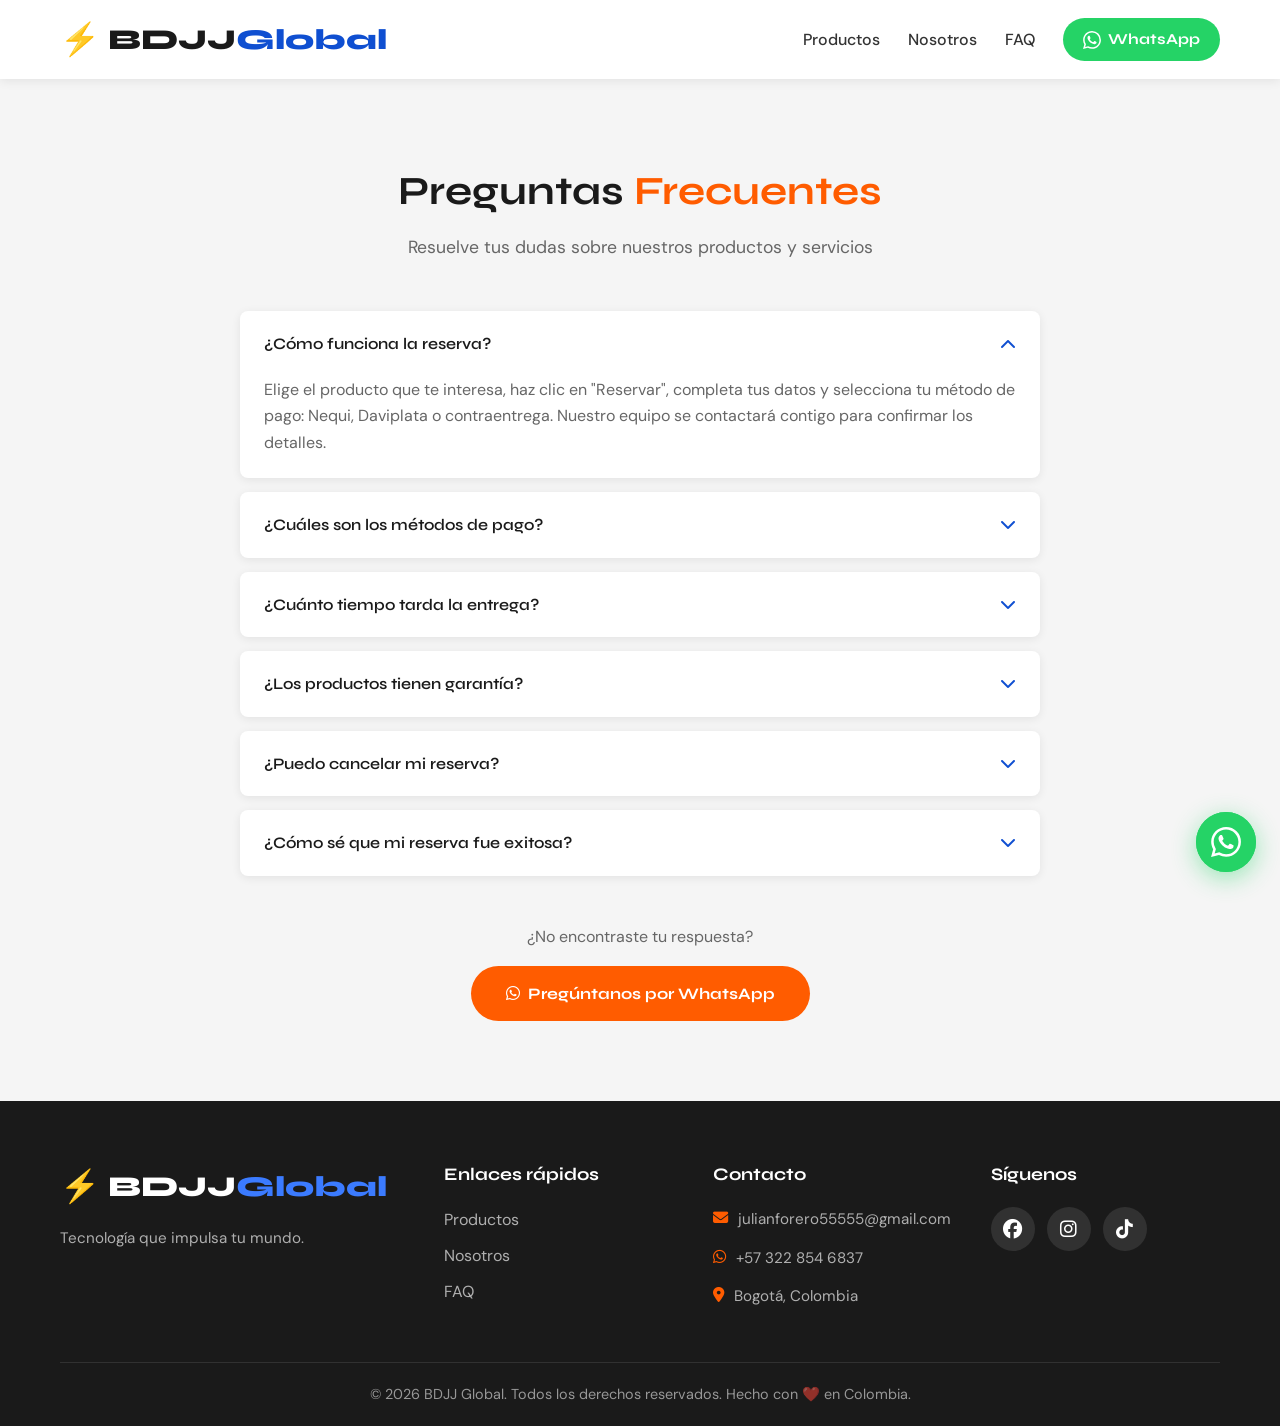
==== commit 2afd4d26: "ajuste cantidad" ====
--- a/faq.html
+++ b/faq.html
@@ -23,7 +23,7 @@
                 <li><a href="nosotros.html" class="nav-link">Nosotros</a></li>
                 <li><a href="faq.html" class="nav-link active">FAQ</a></li>
                 <li>
-                    <a href="https://wa.me/573007709585" class="btn-whatsapp-nav" target="_blank" rel="noopener noreferrer">
+                    <a href="https://wa.me/573228546837" class="btn-whatsapp-nav" target="_blank" rel="noopener noreferrer">
                         <svg width="18" height="18" viewBox="0 0 24 24" fill="currentColor"><path d="M17.472 14.382c-.297-.149-1.758-.867-2.03-.967-.273-.099-.471-.148-.67.15-.197.297-.767.966-.94 1.164-.173.199-.347.223-.644.075-.297-.15-1.255-.463-2.39-1.475-.883-.788-1.48-1.761-1.653-2.059-.173-.297-.018-.458.13-.606.134-.133.298-.347.446-.52.149-.174.198-.298.298-.497.099-.198.05-.371-.025-.52-.075-.149-.669-1.612-.916-2.207-.242-.579-.487-.5-.669-.51-.173-.008-.371-.01-.57-.01-.198 0-.52.074-.792.372-.272.297-1.04 1.016-1.04 2.479 0 1.462 1.065 2.875 1.213 3.074.149.198 2.096 3.2 5.077 4.487.709.306 1.262.489 1.694.625.712.227 1.36.195 1.871.118.571-.085 1.758-.719 2.006-1.413.248-.694.248-1.289.173-1.413-.074-.124-.272-.198-.57-.347m-5.421 7.403h-.004a9.87 9.87 0 01-5.031-1.378l-.361-.214-3.741.982.998-3.648-.235-.374a9.86 9.86 0 01-1.51-5.26c.001-5.45 4.436-9.884 9.888-9.884 2.64 0 5.122 1.03 6.988 2.898a9.825 9.825 0 012.893 6.994c-.003 5.45-4.437 9.884-9.885 9.884m8.413-18.297A11.815 11.815 0 0012.05 0C5.495 0 .16 5.335.157 11.892c0 2.096.547 4.142 1.588 5.945L.057 24l6.305-1.654a11.882 11.882 0 005.683 1.448h.005c6.554 0 11.89-5.335 11.893-11.893a11.821 11.821 0 00-3.48-8.413z"/></svg>
                         WhatsApp
                     </a>
@@ -45,7 +45,7 @@
 
             <div style="text-align:center; margin-top: 48px;">
                 <p style="color: var(--gris-medio); margin-bottom: 16px;">¿No encontraste tu respuesta?</p>
-                <a href="https://wa.me/573007709585?text=Hola%2C+tengo+una+pregunta" class="btn-primary" target="_blank" rel="noopener noreferrer">
+                <a href="https://wa.me/573228546837?text=Hola%2C+tengo+una+pregunta" class="btn-primary" target="_blank" rel="noopener noreferrer">
                     <i class="fab fa-whatsapp"></i> Pregúntanos por WhatsApp
                 </a>
             </div>
@@ -71,7 +71,7 @@
                     <h4>Contacto</h4>
                     <ul>
                         <li><i class="fas fa-envelope"></i> julianforero55555@gmail.com</li>
-                        <li><i class="fab fa-whatsapp"></i> +57 300 770 9585</li>
+                        <li><i class="fab fa-whatsapp"></i> +57 322 854 6837</li>
                         <li><i class="fas fa-map-marker-alt"></i> Bogotá, Colombia</li>
                     </ul>
                 </div>
@@ -80,7 +80,7 @@
                     <div class="social-icons">
                         <a href="#" class="social-icon"><i class="fab fa-facebook"></i></a>
                         <a href="#" class="social-icon"><i class="fab fa-instagram"></i></a>
-                        <a href="#" class="social-icon"><i class="fab fa-tiktok"></i></a>
+                        <a href="https://www.tiktok.com/@bdjj_global" class="social-icon"><i class="fab fa-tiktok"></i></a>
                     </div>
                 </div>
             </div>
@@ -88,7 +88,7 @@
         </div>
     </footer>
 
-    <a href="https://wa.me/573007709585" class="whatsapp-float" target="_blank" rel="noopener noreferrer">
+    <a href="https://wa.me/573228546837" class="whatsapp-float" target="_blank" rel="noopener noreferrer">
         <svg width="30" height="30" viewBox="0 0 24 24" fill="white"><path d="M17.472 14.382c-.297-.149-1.758-.867-2.03-.967-.273-.099-.471-.148-.67.15-.197.297-.767.966-.94 1.164-.173.199-.347.223-.644.075-.297-.15-1.255-.463-2.39-1.475-.883-.788-1.48-1.761-1.653-2.059-.173-.297-.018-.458.13-.606.134-.133.298-.347.446-.52.149-.174.198-.298.298-.497.099-.198.05-.371-.025-.52-.075-.149-.669-1.612-.916-2.207-.242-.579-.487-.5-.669-.51-.173-.008-.371-.01-.57-.01-.198 0-.52.074-.792.372-.272.297-1.04 1.016-1.04 2.479 0 1.462 1.065 2.875 1.213 3.074.149.198 2.096 3.2 5.077 4.487.709.306 1.262.489 1.694.625.712.227 1.36.195 1.871.118.571-.085 1.758-.719 2.006-1.413.248-.694.248-1.289.173-1.413-.074-.124-.272-.198-.57-.347m-5.421 7.403h-.004a9.87 9.87 0 01-5.031-1.378l-.361-.214-3.741.982.998-3.648-.235-.374a9.86 9.86 0 01-1.51-5.26c.001-5.45 4.436-9.884 9.888-9.884 2.64 0 5.122 1.03 6.988 2.898a9.825 9.825 0 012.893 6.994c-.003 5.45-4.437 9.884-9.885 9.884m8.413-18.297A11.815 11.815 0 0012.05 0C5.495 0 .16 5.335.157 11.892c0 2.096.547 4.142 1.588 5.945L.057 24l6.305-1.654a11.882 11.882 0 005.683 1.448h.005c6.554 0 11.89-5.335 11.893-11.893a11.821 11.821 0 00-3.48-8.413z"/></svg>
         <span class="whatsapp-float__tooltip">¡Escríbenos!</span>
     </a>
--- a/css/styles.css
+++ b/css/styles.css
@@ -292,18 +292,6 @@
 
 .hero-text   { flex: 1; }
 
-.hero-badge {
-    display: inline-block;
-    background: rgba(255,255,255,.18);
-    color: var(--blanco);
-    padding: 8px 22px;
-    border-radius: 50px;
-    font-size: .9rem;
-    margin-bottom: 20px;
-    backdrop-filter: blur(8px);
-    border: 1px solid rgba(255,255,255,.25);
-}
-
 .hero-title {
     font-size: 3.4rem;
     color: var(--blanco);
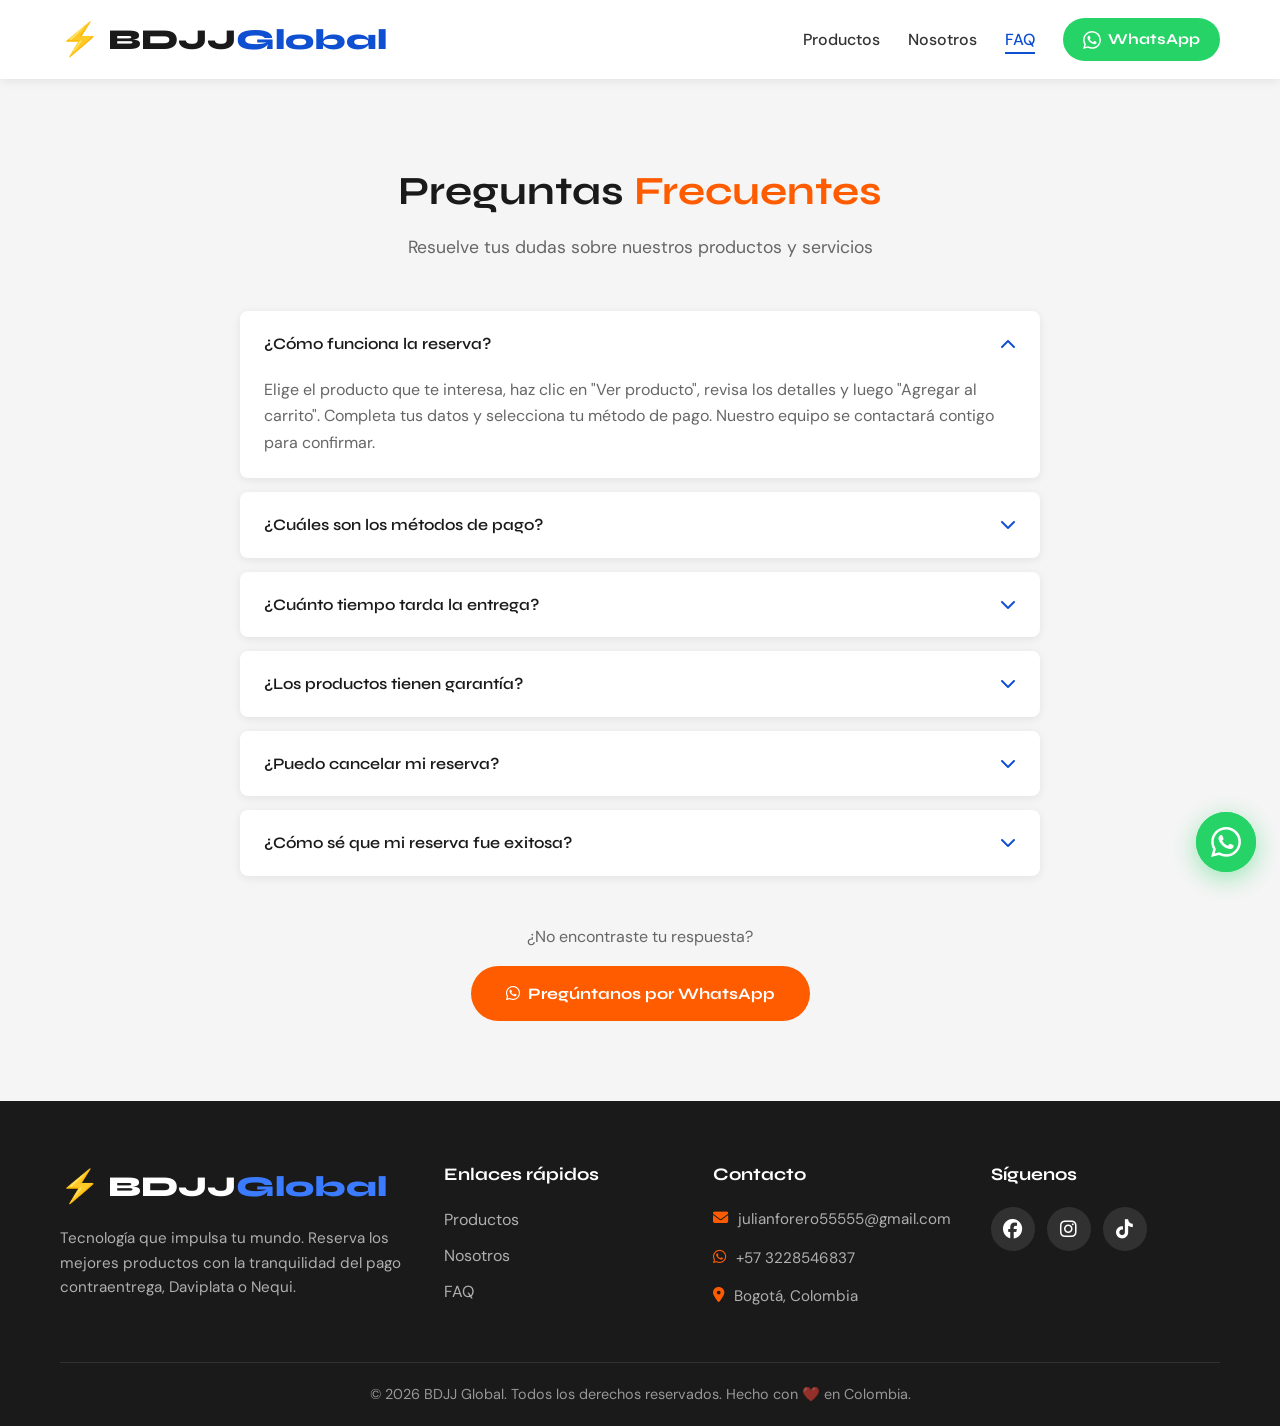
==== commit 1bbac8ba: "nueva version" ====
--- a/faq.html
+++ b/faq.html
@@ -6,34 +6,14 @@
     <title>Preguntas Frecuentes – BDJJ Global</title>
     <link rel="preconnect" href="https://fonts.googleapis.com">
     <link rel="preconnect" href="https://fonts.gstatic.com" crossorigin>
-    <link href="https://fonts.googleapis.com/css2?family=DM+Sans:opsz,wght@9..40,400;9..40,500;9..40,700&family=Syne:wght@400;500;600;700;800&display=swap" rel="stylesheet">
+    <link href="https://fonts.googleapis.com/css2?family=DM+Sans:opsz,wght@9..40,400;500;700&family=Syne:wght@400;500;600;700;800&display=swap" rel="stylesheet">
     <link rel="stylesheet" href="https://cdnjs.cloudflare.com/ajax/libs/font-awesome/6.4.0/css/all.min.css">
     <link rel="stylesheet" href="css/styles.css">
+    <link rel="stylesheet" href="css/faq.css">
 </head>
 <body>
 
-    <nav class="navbar" id="navbar" role="navigation">
-        <div class="container nav-container">
-            <a href="index.html" class="logo">
-                <span class="logo-icon">⚡</span>
-                <span class="logo-text">BDJJ<span class="logo-highlight">Global</span></span>
-            </a>
-            <ul class="nav-links" id="navLinks">
-                <li><a href="index.html#catalogo" class="nav-link">Productos</a></li>
-                <li><a href="nosotros.html" class="nav-link">Nosotros</a></li>
-                <li><a href="faq.html" class="nav-link active">FAQ</a></li>
-                <li>
-                    <a href="https://wa.me/573228546837" class="btn-whatsapp-nav" target="_blank" rel="noopener noreferrer">
-                        <svg width="18" height="18" viewBox="0 0 24 24" fill="currentColor"><path d="M17.472 14.382c-.297-.149-1.758-.867-2.03-.967-.273-.099-.471-.148-.67.15-.197.297-.767.966-.94 1.164-.173.199-.347.223-.644.075-.297-.15-1.255-.463-2.39-1.475-.883-.788-1.48-1.761-1.653-2.059-.173-.297-.018-.458.13-.606.134-.133.298-.347.446-.52.149-.174.198-.298.298-.497.099-.198.05-.371-.025-.52-.075-.149-.669-1.612-.916-2.207-.242-.579-.487-.5-.669-.51-.173-.008-.371-.01-.57-.01-.198 0-.52.074-.792.372-.272.297-1.04 1.016-1.04 2.479 0 1.462 1.065 2.875 1.213 3.074.149.198 2.096 3.2 5.077 4.487.709.306 1.262.489 1.694.625.712.227 1.36.195 1.871.118.571-.085 1.758-.719 2.006-1.413.248-.694.248-1.289.173-1.413-.074-.124-.272-.198-.57-.347m-5.421 7.403h-.004a9.87 9.87 0 01-5.031-1.378l-.361-.214-3.741.982.998-3.648-.235-.374a9.86 9.86 0 01-1.51-5.26c.001-5.45 4.436-9.884 9.888-9.884 2.64 0 5.122 1.03 6.988 2.898a9.825 9.825 0 012.893 6.994c-.003 5.45-4.437 9.884-9.885 9.884m8.413-18.297A11.815 11.815 0 0012.05 0C5.495 0 .16 5.335.157 11.892c0 2.096.547 4.142 1.588 5.945L.057 24l6.305-1.654a11.882 11.882 0 005.683 1.448h.005c6.554 0 11.89-5.335 11.893-11.893a11.821 11.821 0 00-3.48-8.413z"/></svg>
-                        WhatsApp
-                    </a>
-                </li>
-            </ul>
-            <button class="hamburger" id="hamburgerBtn" aria-label="Abrir menú" aria-expanded="false" aria-controls="navLinks">
-                <span></span><span></span><span></span>
-            </button>
-        </div>
-    </nav>
+    <div id="navbar-root"></div>
 
     <section class="faq" id="faq" style="padding-top: 80px;">
         <div class="container">
@@ -42,70 +22,21 @@
                 <p class="section-subtitle">Resuelve tus dudas sobre nuestros productos y servicios</p>
             </div>
             <div class="faq-container" id="faqContainer"></div>
-
             <div style="text-align:center; margin-top: 48px;">
                 <p style="color: var(--gris-medio); margin-bottom: 16px;">¿No encontraste tu respuesta?</p>
-                <a href="https://wa.me/573228546837?text=Hola%2C+tengo+una+pregunta" class="btn-primary" target="_blank" rel="noopener noreferrer">
+                <a href="#" class="btn-primary" id="whatsappFaqBtn" target="_blank" rel="noopener noreferrer">
                     <i class="fab fa-whatsapp"></i> Pregúntanos por WhatsApp
                 </a>
             </div>
         </div>
     </section>
 
-    <footer class="footer">
-        <div class="container">
-            <div class="footer-content">
-                <div class="footer-brand">
-                    <div class="logo"><span class="logo-icon">⚡</span><span class="logo-text">BDJJ<span class="logo-highlight">Global</span></span></div>
-                    <p>Tecnología que impulsa tu mundo.</p>
-                </div>
-                <div class="footer-links">
-                    <h4>Enlaces rápidos</h4>
-                    <ul>
-                        <li><a href="index.html#catalogo">Productos</a></li>
-                        <li><a href="nosotros.html">Nosotros</a></li>
-                        <li><a href="faq.html">FAQ</a></li>
-                    </ul>
-                </div>
-                <div class="footer-contact">
-                    <h4>Contacto</h4>
-                    <ul>
-                        <li><i class="fas fa-envelope"></i> julianforero55555@gmail.com</li>
-                        <li><i class="fab fa-whatsapp"></i> +57 322 854 6837</li>
-                        <li><i class="fas fa-map-marker-alt"></i> Bogotá, Colombia</li>
-                    </ul>
-                </div>
-                <div class="footer-social">
-                    <h4>Síguenos</h4>
-                    <div class="social-icons">
-                        <a href="#" class="social-icon"><i class="fab fa-facebook"></i></a>
-                        <a href="#" class="social-icon"><i class="fab fa-instagram"></i></a>
-                        <a href="https://www.tiktok.com/@bdjj_global" class="social-icon"><i class="fab fa-tiktok"></i></a>
-                    </div>
-                </div>
-            </div>
-            <div class="footer-bottom"><p>&copy; 2026 BDJJ Global. Todos los derechos reservados. Hecho con ❤️ en Colombia.</p></div>
-        </div>
-    </footer>
-
-    <a href="https://wa.me/573228546837" class="whatsapp-float" target="_blank" rel="noopener noreferrer">
-        <svg width="30" height="30" viewBox="0 0 24 24" fill="white"><path d="M17.472 14.382c-.297-.149-1.758-.867-2.03-.967-.273-.099-.471-.148-.67.15-.197.297-.767.966-.94 1.164-.173.199-.347.223-.644.075-.297-.15-1.255-.463-2.39-1.475-.883-.788-1.48-1.761-1.653-2.059-.173-.297-.018-.458.13-.606.134-.133.298-.347.446-.52.149-.174.198-.298.298-.497.099-.198.05-.371-.025-.52-.075-.149-.669-1.612-.916-2.207-.242-.579-.487-.5-.669-.51-.173-.008-.371-.01-.57-.01-.198 0-.52.074-.792.372-.272.297-1.04 1.016-1.04 2.479 0 1.462 1.065 2.875 1.213 3.074.149.198 2.096 3.2 5.077 4.487.709.306 1.262.489 1.694.625.712.227 1.36.195 1.871.118.571-.085 1.758-.719 2.006-1.413.248-.694.248-1.289.173-1.413-.074-.124-.272-.198-.57-.347m-5.421 7.403h-.004a9.87 9.87 0 01-5.031-1.378l-.361-.214-3.741.982.998-3.648-.235-.374a9.86 9.86 0 01-1.51-5.26c.001-5.45 4.436-9.884 9.888-9.884 2.64 0 5.122 1.03 6.988 2.898a9.825 9.825 0 012.893 6.994c-.003 5.45-4.437 9.884-9.885 9.884m8.413-18.297A11.815 11.815 0 0012.05 0C5.495 0 .16 5.335.157 11.892c0 2.096.547 4.142 1.588 5.945L.057 24l6.305-1.654a11.882 11.882 0 005.683 1.448h.005c6.554 0 11.89-5.335 11.893-11.893a11.821 11.821 0 00-3.48-8.413z"/></svg>
-        <span class="whatsapp-float__tooltip">¡Escríbenos!</span>
-    </a>
+    <div id="footer-root"></div>
+    <div id="whatsapp-root"></div>
 
     <script src="js/config.js"></script>
+    <script src="js/utils.js"></script>
     <script src="js/faq.js"></script>
-    <script>
-        FAQ.renderizar();
-        const navbar = document.getElementById('navbar');
-        window.addEventListener('scroll', () => navbar.classList.toggle('scrolled', scrollY > 50), {passive:true});
-        const hamburger = document.getElementById('hamburgerBtn');
-        const navLinks = document.getElementById('navLinks');
-        hamburger.addEventListener('click', () => {
-            const open = navLinks.classList.toggle('active');
-            hamburger.setAttribute('aria-expanded', open);
-            hamburger.classList.toggle('open', open);
-        });
-    </script>
+    <script src="js/app.js"></script>
 </body>
-</html>+</html>
--- a/css/styles.css
+++ b/css/styles.css
@@ -1,28 +1,9 @@
 /* ============================================================
-   ARCHIVO: css/styles.css
-   PROPÓSITO: Estilos globales de BDJJ Global.
-   Organización:
-     1. Variables y Reset
-     2. Utilidades
-     3. Navbar
-     4. Hero (video de fondo)
-     5. Badges de confianza
-     6. Catálogo y tarjetas de producto
-     7. Nosotros / Equipo
-     8. FAQ acordeón
-     9. Footer
-    10. Botón flotante WhatsApp
-    11. Modal de reserva
-    12. Pantalla de éxito
-    13. Media Queries (responsive)
+   CORE STYLES – Variables, reset, navbar, hero, footer,
+   utilidades, whatsapp float y animaciones.
    ============================================================ */
 
-
-/* ============================================================
-   1. VARIABLES CSS Y RESET
-   ============================================================ */
 :root {
-    /* Paleta de colores */
     --azul-electrico:  #0F4FD1;
     --azul-claro:      #3B7BFF;
     --azul-oscuro:     #0A3A9E;
@@ -39,34 +20,21 @@
     --wa-verde:        #25D366;
     --wa-verde-oscuro: #1DA851;
 
-    /* Sombras */
     --sombra-suave:  0 2px 10px rgba(0,0,0,.08);
     --sombra-media:  0 4px 20px rgba(0,0,0,.12);
     --sombra-fuerte: 0 8px 30px rgba(0,0,0,.18);
 
-    /* Bordes */
     --radio:    12px;
     --radio-sm: 8px;
-
-    /* Transición global */
     --transition: all 0.3s ease;
 
-    /* Tipografía */
     --font-body:  'DM Sans', sans-serif;
     --font-title: 'Syne', sans-serif;
 }
 
-/* Reset universal */
-*, *::before, *::after {
-    margin: 0;
-    padding: 0;
-    box-sizing: border-box;
-}
-
-html {
-    scroll-behavior: smooth;
-    font-size: 16px;
-}
+*, *::before, *::after { margin: 0; padding: 0; box-sizing: border-box; }
+
+html { scroll-behavior: smooth; font-size: 16px; }
 
 body {
     font-family: var(--font-body);
@@ -76,50 +44,19 @@
     overflow-x: hidden;
 }
 
-h1, h2, h3, h4 {
-    font-family: var(--font-title);
-    font-weight: 700;
-    color: var(--negro);
-}
-
-img {
-    max-width: 100%;
-    height: auto;
-    display: block;
-}
-
-/* Contenedor principal (ancho máximo centrado) */
-.container {
-    max-width: 1200px;
-    margin: 0 auto;
-    padding: 0 20px;
-}
-
-
-/* ============================================================
-   2. UTILIDADES
-   ============================================================ */
+h1, h2, h3, h4 { font-family: var(--font-title); font-weight: 700; color: var(--negro); }
+img { max-width: 100%; height: auto; display: block; }
+
+.container { max-width: 1200px; margin: 0 auto; padding: 0 20px; }
+
+/* Utilidades */
 .text-highlight { color: var(--naranja); }
 
-.section-header {
-    text-align: center;
-    margin-bottom: 50px;
-}
-
-.section-title {
-    font-size: 2.5rem;
-    margin-bottom: 10px;
-}
-
-.section-subtitle {
-    color: var(--gris-medio);
-    font-size: 1.1rem;
-}
-
-
-/* ============================================================
-   3. NAVBAR
-   ============================================================ */
+.section-header { text-align: center; margin-bottom: 50px; }
+.section-title  { font-size: 2.5rem; margin-bottom: 10px; }
+.section-subtitle { color: var(--gris-medio); font-size: 1.1rem; }
+
+/* Navbar */
 .navbar {
     background: var(--blanco);
     padding: 14px 0;
@@ -129,1591 +66,256 @@
     box-shadow: var(--sombra-suave);
     transition: var(--transition);
 }
-
-.navbar.scrolled {
-    box-shadow: var(--sombra-media);
-}
-
-.nav-container {
-    display: flex;
-    justify-content: space-between;
-    align-items: center;
-}
-
-/* Logo */
+.navbar.scrolled { box-shadow: var(--sombra-media); }
+
+.nav-container { display: flex; justify-content: space-between; align-items: center; }
+
 .logo {
-    display: flex;
-    align-items: center;
-    gap: 8px;
-    font-family: var(--font-title);
-    font-size: 1.8rem;
-    font-weight: 800;
-    text-decoration: none;
-    user-select: none;
-}
-
+    display: flex; align-items: center; gap: 8px;
+    font-family: var(--font-title); font-size: 1.8rem; font-weight: 800;
+    text-decoration: none; user-select: none;
+}
 .logo-icon      { font-size: 2rem; }
 .logo-text      { color: var(--negro); }
 .logo-highlight { color: var(--azul-electrico); }
 
-/* Lista de enlaces */
-.nav-links {
-    display: flex;
-    align-items: center;
-    gap: 28px;
-    list-style: none;
-}
+.nav-links { display: flex; align-items: center; gap: 28px; list-style: none; }
 
 .nav-link {
-    text-decoration: none;
-    color: var(--gris-oscuro);
-    font-weight: 500;
-    position: relative;
-    transition: var(--transition);
-}
-
+    text-decoration: none; color: var(--gris-oscuro); font-weight: 500;
+    position: relative; transition: var(--transition);
+}
 .nav-link::after {
-    content: '';
-    position: absolute;
-    bottom: -4px;
-    left: 0;
-    width: 0;
-    height: 2px;
-    background: var(--azul-electrico);
-    transition: var(--transition);
-}
-
-.nav-link:hover              { color: var(--azul-electrico); }
-.nav-link:hover::after       { width: 100%; }
-
-
-/* ── Botón WhatsApp en la navbar ── */
+    content: ''; position: absolute; bottom: -4px; left: 0;
+    width: 0; height: 2px; background: var(--azul-electrico); transition: var(--transition);
+}
+.nav-link:hover { color: var(--azul-electrico); }
+.nav-link:hover::after { width: 100%; }
+.nav-link.active { color: var(--azul-electrico); }
+.nav-link.active::after { width: 100%; }
+
 .btn-whatsapp-nav {
-    display: flex;
-    align-items: center;
-    gap: 7px;
-    padding: 9px 20px;
-    background: var(--wa-verde);
-    color: var(--blanco);
-    border-radius: 50px;
-    text-decoration: none;
-    font-family: var(--font-title);
-    font-weight: 700;
-    font-size: .95rem;
-    transition: var(--transition);
-    white-space: nowrap;
-}
-
+    display: flex; align-items: center; gap: 7px;
+    padding: 9px 20px; background: var(--wa-verde); color: var(--blanco);
+    border-radius: 50px; text-decoration: none;
+    font-family: var(--font-title); font-weight: 700; font-size: .95rem;
+    transition: var(--transition); white-space: nowrap;
+}
 .btn-whatsapp-nav:hover {
-    background: var(--wa-verde-oscuro);
-    transform: translateY(-2px);
+    background: var(--wa-verde-oscuro); transform: translateY(-2px);
     box-shadow: 0 6px 18px rgba(37,211,102,.35);
 }
 
-/* Ícono SVG dentro del botón de WhatsApp en navbar */
-.btn-whatsapp-nav svg {
-    flex-shrink: 0;
-}
-
-
-/* ── Hamburguesa (visible solo en móvil) ── */
 .hamburger {
-    display: none;
-    flex-direction: column;
-    gap: 5px;
-    cursor: pointer;
-    background: none;
-    border: none;
-    padding: 4px;
-}
-
+    display: none; flex-direction: column; gap: 5px;
+    cursor: pointer; background: none; border: none; padding: 4px;
+}
 .hamburger span {
-    display: block;
-    width: 25px;
-    height: 3px;
-    background: var(--gris-oscuro);
-    border-radius: 3px;
-    transition: var(--transition);
-}
-
-/* Animación X al abrir el menú */
+    display: block; width: 25px; height: 3px;
+    background: var(--gris-oscuro); border-radius: 3px; transition: var(--transition);
+}
 .hamburger.open span:nth-child(1) { transform: translateY(8px) rotate(45deg); }
 .hamburger.open span:nth-child(2) { opacity: 0; transform: scaleX(0); }
 .hamburger.open span:nth-child(3) { transform: translateY(-8px) rotate(-45deg); }
 
-
-/* ============================================================
-   4. HERO – FONDO DE VIDEO
-   ============================================================ */
+/* Hero */
 .hero {
-    position: relative;
-    padding: 90px 0 130px;
-    overflow: hidden;
-    min-height: 540px;
-    display: flex;
-    align-items: center;
-}
-
-/* ── Video de fondo ── */
+    position: relative; padding: 90px 0 130px; overflow: hidden;
+    min-height: 540px; display: flex; align-items: center;
+}
 .hero-video {
-    position: absolute;
-    inset: 0;
-    width: 100%;
-    height: 100%;
-    object-fit: cover;
-    object-position: center;
-    z-index: 0;
-}
-
-/* ── Overlay oscuro sobre el video para legibilidad ── */
+    position: absolute; inset: 0; width: 100%; height: 100%;
+    object-fit: cover; object-position: center; z-index: 0;
+}
 .hero-overlay {
-    position: absolute;
-    inset: 0;
-    background: linear-gradient(135deg,
-        rgba(10, 30, 90, .82) 0%,
-        rgba(5, 10, 40, .70) 100%
-    );
+    position: absolute; inset: 0;
+    background: linear-gradient(135deg, rgba(10,30,90,.82) 0%, rgba(5,10,40,.70) 100%);
     z-index: 1;
 }
-
-/* ── Contenido del hero por encima del video ── */
 .hero-content {
-    position: relative;
-    z-index: 2;
-    display: flex;
-    align-items: center;
-    justify-content: space-between;
-    gap: 60px;
-    width: 100%;
-    max-width: 1200px;
-    margin: 0 auto;
-    padding: 0 20px;
-}
-
-.hero-text   { flex: 1; }
-
-.hero-title {
-    font-size: 3.4rem;
-    color: var(--blanco);
-    margin-bottom: 20px;
-    line-height: 1.15;
-}
-
-.hero-subtitle {
-    font-size: 1.15rem;
-    color: rgba(255,255,255,.88);
-    margin-bottom: 32px;
-    max-width: 500px;
-}
-
-/* ── Botones del hero ── */
-.hero-buttons {
-    display: flex;
-    gap: 15px;
-    flex-wrap: wrap;
-    margin-bottom: 28px;
-}
+    position: relative; z-index: 2; display: flex;
+    align-items: center; justify-content: space-between; gap: 60px;
+    width: 100%; max-width: 1200px; margin: 0 auto; padding: 0 20px;
+}
+.hero-text { flex: 1; }
+.hero-title { font-size: 3.4rem; color: var(--blanco); margin-bottom: 20px; line-height: 1.15; }
+.hero-subtitle { font-size: 1.15rem; color: rgba(255,255,255,.88); margin-bottom: 32px; max-width: 500px; }
+
+.hero-buttons { display: flex; gap: 15px; flex-wrap: wrap; margin-bottom: 28px; }
 
 .btn-primary {
-    background: var(--naranja);
-    color: var(--blanco);
-    padding: 15px 35px;
-    border-radius: 50px;
-    text-decoration: none;
-    font-weight: 700;
-    font-family: var(--font-title);
-    transition: var(--transition);
-    display: inline-flex;
-    align-items: center;
-    gap: 8px;
-    border: none;
-    cursor: pointer;
-    font-size: 1rem;
-}
-
+    background: var(--naranja); color: var(--blanco); padding: 15px 35px;
+    border-radius: 50px; text-decoration: none; font-weight: 700;
+    font-family: var(--font-title); transition: var(--transition);
+    display: inline-flex; align-items: center; gap: 8px;
+    border: none; cursor: pointer; font-size: 1rem;
+}
 .btn-primary:hover {
-    background: var(--naranja-oscuro);
-    transform: translateY(-3px);
+    background: var(--naranja-oscuro); transform: translateY(-3px);
     box-shadow: var(--sombra-fuerte);
 }
 
-/* Botón "Escríbenos" en el hero (estilo WhatsApp secundario) */
 .btn-secondary {
-    background: transparent;
-    color: var(--blanco);
-    padding: 15px 35px;
-    border-radius: 50px;
-    text-decoration: none;
-    font-weight: 700;
-    font-family: var(--font-title);
-    border: 2px solid rgba(255,255,255,.7);
-    transition: var(--transition);
-    display: inline-flex;
-    align-items: center;
-    gap: 8px;
-}
-
+    background: transparent; color: var(--blanco); padding: 15px 35px;
+    border-radius: 50px; text-decoration: none; font-weight: 700;
+    font-family: var(--font-title); border: 2px solid rgba(255,255,255,.7);
+    transition: var(--transition); display: inline-flex; align-items: center; gap: 8px;
+}
 .btn-secondary:hover {
-    background: var(--wa-verde);
-    border-color: var(--wa-verde);
-    transform: translateY(-3px);
-    box-shadow: 0 8px 24px rgba(37,211,102,.4);
-}
-
-
-/* ── Imagen decorativa al lado del texto ── */
-.hero-image {
-    flex: 1;
-    display: flex;
-    justify-content: center;
-    align-items: center;
-}
-
+    background: var(--wa-verde); border-color: var(--wa-verde);
+    transform: translateY(-3px); box-shadow: 0 8px 24px rgba(37,211,102,.4);
+}
+
+.hero-image { flex: 1; display: flex; justify-content: center; align-items: center; }
 .hero-ilustracion {
-    width: 100%;
-    max-width: 420px;
-    border-radius: var(--radio);
-    box-shadow: var(--sombra-fuerte);
-    animation: floatHero 4s ease-in-out infinite;
-}
-
-@keyframes floatHero {
-    0%, 100% { transform: translateY(0); }
-    50%       { transform: translateY(-16px); }
-}
-
-/* ── Onda decorativa en la base del hero ── */
-.wave {
-    position: absolute;
-    bottom: -1px;
-    left: 0;
-    width: 100%;
-    line-height: 0;
-    z-index: 2;
-    pointer-events: none;
-}
-
-
-/* ============================================================
-   5. BADGES DE CONFIANZA
-   Franja de garantías debajo de los botones del hero.
-   ============================================================ */
-.trust-badges {
-    display: flex;
-    align-items: center;
-    gap: 24px;
-    flex-wrap: wrap;
-}
-
+    width: 100%; max-width: 420px; border-radius: var(--radio);
+    box-shadow: var(--sombra-fuerte); animation: floatHero 4s ease-in-out infinite;
+}
+
+.wave { position: absolute; bottom: -1px; left: 0; width: 100%; line-height: 0; z-index: 2; pointer-events: none; }
+
+/* Trust badges */
+.trust-badges { display: flex; align-items: center; gap: 24px; flex-wrap: wrap; }
 .trust-badge {
-    display: flex;
-    align-items: center;
-    gap: 7px;
-    font-size: .9rem;
-    font-weight: 600;
-    color: rgba(255,255,255,.90);
-    background: rgba(255,255,255,.12);
-    padding: 7px 14px;
-    border-radius: 50px;
-    backdrop-filter: blur(6px);
-    border: 1px solid rgba(255,255,255,.18);
-    white-space: nowrap;
-}
-
-
-/* ============================================================
-   6. CATÁLOGO Y TARJETAS DE PRODUCTO
-   ============================================================ */
-.catalog {
-    padding: 80px 0;
-    background: var(--gris-claro);
-}
-
-/* ── Filtros de categoría ── */
-.filters {
-    display: flex;
-    justify-content: center;
-    gap: 10px;
-    margin-bottom: 40px;
-    flex-wrap: wrap;
-}
-
-.filter-btn {
-    padding: 11px 24px;
-    border: 2px solid var(--gris-borde);
-    background: var(--blanco);
-    border-radius: 50px;
-    cursor: pointer;
-    font-family: var(--font-body);
-    font-weight: 500;
-    font-size: .95rem;
-    transition: var(--transition);
-    color: var(--gris-oscuro);
-}
-
-.filter-btn:hover  { border-color: var(--azul-electrico); color: var(--azul-electrico); }
-.filter-btn.active { background: var(--azul-electrico); color: var(--blanco); border-color: var(--azul-electrico); }
-
-/* ── Grid de tarjetas ── */
-.products-grid {
-    display: grid;
-    grid-template-columns: repeat(auto-fill, minmax(290px, 1fr));
-    gap: 28px;
-}
-
-/* ── Tarjeta de producto ── */
-.product-card {
-    background: var(--blanco);
-    border-radius: var(--radio);
-    overflow: hidden;
-    box-shadow: var(--sombra-suave);
-    transition: var(--transition);
-    display: flex;
-    flex-direction: column;
-}
-
-.product-card:hover {
-    transform: translateY(-6px);
-    box-shadow: var(--sombra-media);
-}
-
-/* Zona de imagen */
-.product-image {
-    position: relative;
-    height: 210px;
-    background: var(--gris-claro);
-    overflow: hidden;
-    display: flex;
-    align-items: center;
-    justify-content: center;
-}
-
-.product-img {
-    width: 100%;
-    height: 100%;
-    object-fit: cover;
-    transition: transform .4s ease;
-}
-
-.product-card:hover .product-img {
-    transform: scale(1.05);
-}
-
-.product-emoji-placeholder {
-    font-size: 5rem;
-}
-
-/* Etiqueta de categoría (esquina superior derecha) */
-.product-category {
-    position: absolute;
-    top: 14px;
-    right: 14px;
-    background: var(--naranja);
-    color: var(--blanco);
-    padding: 5px 13px;
-    border-radius: 20px;
-    font-size: .8rem;
-    font-weight: 700;
-    z-index: 1;
-}
-
-/* Badge "Agotado" sobre la imagen */
-.badge-agotado {
-    position: absolute;
-    bottom: 12px;
-    left: 12px;
-    background: var(--rojo-error);
-    color: var(--blanco);
-    padding: 4px 12px;
-    border-radius: 20px;
-    font-size: .8rem;
-    font-weight: 700;
-}
-
-.badge-descuento {
-    position: absolute;
-    bottom: 12px;
-    left: 12px;
-    background: var(--naranja);
-    color: var(--blanco);
-    padding: 4px 12px;
-    border-radius: 20px;
-    font-size: .8rem;
-    font-weight: 700;
-}
-
-/* Overlay semitransparente cuando está agotado */
-.agotado-overlay::after {
-    content: '';
-    position: absolute;
-    inset: 0;
-    background: rgba(0,0,0,.35);
-}
-
-/* Zona de información */
-.product-info {
-    padding: 24px;
-    flex: 1;
-    display: flex;
-    flex-direction: column;
-}
-
-.product-name {
-    font-size: 1.2rem;
-    margin-bottom: 8px;
-}
-
-.product-price {
-    font-size: 1.75rem;
-    color: var(--azul-electrico);
-    font-weight: 700;
-    margin-bottom: 10px;
-    font-family: var(--font-title);
-}
-
-.product-price-original {
-    font-size: 1rem;
-    color: var(--gris-medio);
-    text-decoration: line-through;
-    margin-bottom: 4px;
-}
-
-.product-description {
-    color: var(--gris-medio);
-    font-size: .93rem;
-    margin-bottom: 16px;
-    line-height: 1.5;
-    flex: 1;
-}
-
-/* Stock disponible */
-.product-stock {
-    display: inline-block;
-    padding: 5px 14px;
-    background: #D1FAE5;
-    color: #065F46;
-    border-radius: 20px;
-    font-size: .83rem;
-    font-weight: 600;
-    margin-bottom: 18px;
-}
-
-.product-stock.stock-agotado {
-    background: #FEE2E2;
-    color: var(--rojo-error);
-}
-
-/* Botón Reservar */
-.btn-reservar {
-    width: 100%;
-    padding: 13px;
-    background: var(--azul-electrico);
-    color: var(--blanco);
-    border: none;
-    border-radius: var(--radio-sm);
-    font-weight: 700;
-    font-family: var(--font-title);
-    cursor: pointer;
-    transition: var(--transition);
-    font-size: 1rem;
-    display: flex;
-    align-items: center;
-    justify-content: center;
-    gap: 8px;
-    margin-top: auto;
-}
-
-.btn-reservar:hover:not([disabled]) {
-    background: var(--azul-oscuro);
-    transform: translateY(-2px);
-}
-
-.btn-reservar[disabled] {
-    background: var(--gris-borde);
-    color: var(--gris-medio);
-    cursor: not-allowed;
-}
-
-/* Estados de carga y error del grid */
-.loading {
-    grid-column: 1 / -1;
-    text-align: center;
-    padding: 70px 20px;
-}
-
-.spinner {
-    width: 48px;
-    height: 48px;
-    border: 4px solid var(--gris-borde);
-    border-top-color: var(--azul-electrico);
-    border-radius: 50%;
-    animation: spin 1s linear infinite;
-    margin: 0 auto 20px;
-}
-
-@keyframes spin { to { transform: rotate(360deg); } }
-
-.error-message {
-    grid-column: 1 / -1;
-    text-align: center;
-    padding: 40px;
-    color: var(--rojo-error);
-    background: #FEF2F2;
-    border-radius: var(--radio);
-}
-
-
-/* ============================================================
-   7. NOSOTROS / EQUIPO FUNDADOR
-   ============================================================ */
-.about {
-    padding: 80px 0;
-    background: var(--blanco);
-}
-
-.team-grid {
-    display: grid;
-    grid-template-columns:  repeat(4, 1fr);
-    gap: 20px;
-}
-
-.team-card {
-    background: var(--gris-claro);
-    padding: 36px 28px;
-    border-radius: var(--radio);
-    text-align: center;
-    transition: var(--transition);
-    border: 2px solid transparent;
-}
-
-.team-card:hover {
-    border-color: var(--azul-electrico);
-    transform: translateY(-5px);
-    box-shadow: var(--sombra-media);
-}
-
-/* Foto del miembro del equipo */
-.team-avatar {
-    width: 110px;
-    height: 110px;
-    border-radius: 50%;
-    object-fit: cover;
-    object-position: top center;
-    margin: 0 auto 20px;
-    border: 3px solid var(--azul-electrico);
-    box-shadow: var(--sombra-suave);
-}
-
-.team-name {
-    font-size: 1.4rem;
-    margin-bottom: 4px;
-}
-
-.team-role {
-    color: var(--azul-electrico);
-    font-weight: 600;
-    font-size: .92rem;
-    margin-bottom: 14px;
-}
-
-.team-bio {
-    color: var(--gris-medio);
-    margin-bottom: 22px;
-    line-height: 1.55;
-    font-size: .95rem;
-}
-
-/* Enlace de WhatsApp del miembro */
-.team-social {
-    display: flex;
-    justify-content: center;
-    gap: 12px;
-}
-
-.social-link-wa {
-    display: inline-flex;
-    align-items: center;
-    gap: 8px;
-    padding: 9px 20px;
-    background: var(--wa-verde);
-    color: var(--blanco);
-    border-radius: 50px;
-    text-decoration: none;
-    font-weight: 600;
-    font-size: .9rem;
-    transition: var(--transition);
-}
-
-.social-link-wa:hover {
-    background: var(--wa-verde-oscuro);
-    transform: translateY(-2px);
-    box-shadow: 0 6px 18px rgba(37,211,102,.4);
-}
-
-
-/* ============================================================
-   8. FAQ – ACORDEÓN
-   ============================================================ */
-.faq {
-    padding: 80px 0;
-    background: var(--gris-claro);
-}
-
-.faq-container {
-    max-width: 800px;
-    margin: 0 auto;
-}
-
-.faq-item {
-    background: var(--blanco);
-    border-radius: var(--radio-sm);
-    margin-bottom: 14px;
-    overflow: hidden;
-    box-shadow: var(--sombra-suave);
-}
-
-.faq-question {
-    padding: 20px 24px;
-    cursor: pointer;
-    display: flex;
-    justify-content: space-between;
-    align-items: center;
-    font-weight: 600;
-    font-family: var(--font-title);
-    color: var(--negro);
-    transition: var(--transition);
-    user-select: none;
-}
-
-.faq-question:hover     { color: var(--azul-electrico); }
-
-.faq-icon {
-    transition: var(--transition);
-    color: var(--azul-electrico);
-    flex-shrink: 0;
-    margin-left: 16px;
-}
-
-.faq-item.active .faq-icon { transform: rotate(180deg); }
-
-.faq-answer {
-    padding: 0 24px;
-    max-height: 0;
-    overflow: hidden;
-    transition: max-height .35s ease, padding .35s ease;
-    color: var(--gris-medio);
-    line-height: 1.65;
-}
-
-.faq-item.active .faq-answer {
-    padding: 0 24px 22px;
-    max-height: 600px;
-}
-
-
-/* ============================================================
-   9. FOOTER
-   ============================================================ */
-.footer {
-    background: var(--negro);
-    color: var(--blanco);
-    padding: 60px 0 20px;
-}
-
-.footer-content {
-    display: grid;
-    grid-template-columns: 1.5fr 1fr 1fr 1fr;
-    gap: 40px;
-    margin-bottom: 40px;
-}
-
-.footer-brand .logo-text  { color: var(--blanco); }
+    display: flex; align-items: center; gap: 7px; font-size: .9rem; font-weight: 600;
+    color: rgba(255,255,255,.90); background: rgba(255,255,255,.12);
+    padding: 7px 14px; border-radius: 50px; backdrop-filter: blur(6px);
+    border: 1px solid rgba(255,255,255,.18); white-space: nowrap;
+}
+
+/* Footer */
+.footer { background: var(--negro); color: var(--blanco); padding: 60px 0 20px; }
+.footer-content { display: grid; grid-template-columns: 1.5fr 1fr 1fr 1fr; gap: 40px; margin-bottom: 40px; }
+.footer-brand .logo-text { color: var(--blanco); }
 .footer-brand .logo-highlight { color: var(--azul-claro); }
-
-.footer-brand p {
-    margin-top: 14px;
-    color: rgba(255,255,255,.65);
-    line-height: 1.6;
-    font-size: .95rem;
-}
-
-.footer-links h4,
-.footer-contact h4,
-.footer-social h4 {
-    color: var(--blanco);
-    margin-bottom: 18px;
-    font-size: 1.1rem;
-}
-
-.footer-links ul,
-.footer-contact ul { list-style: none; }
-
-.footer-links ul li   { margin-bottom: 10px; }
-
-.footer-links ul li a {
-    color: rgba(255,255,255,.65);
-    text-decoration: none;
-    transition: var(--transition);
-}
-
-.footer-links ul li a:hover {
-    color: var(--naranja);
-    padding-left: 5px;
-}
-
-.footer-contact ul li {
-    display: flex;
-    align-items: flex-start;
-    gap: 10px;
-    color: rgba(255,255,255,.65);
-    margin-bottom: 14px;
-    font-size: .95rem;
-}
-
+.footer-brand p { margin-top: 14px; color: rgba(255,255,255,.65); line-height: 1.6; font-size: .95rem; }
+.footer-links h4, .footer-contact h4, .footer-social h4 { color: var(--blanco); margin-bottom: 18px; font-size: 1.1rem; }
+.footer-links ul, .footer-contact ul { list-style: none; }
+.footer-links ul li { margin-bottom: 10px; }
+.footer-links ul li a { color: rgba(255,255,255,.65); text-decoration: none; transition: var(--transition); }
+.footer-links ul li a:hover { color: var(--naranja); padding-left: 5px; }
+.footer-contact ul li { display: flex; align-items: flex-start; gap: 10px; color: rgba(255,255,255,.65); margin-bottom: 14px; font-size: .95rem; }
 .footer-contact ul li i { color: var(--naranja); margin-top: 3px; }
-
-.social-icons    { display: flex; gap: 12px; flex-wrap: wrap; }
-
+.social-icons { display: flex; gap: 12px; flex-wrap: wrap; }
 .social-icon {
-    width: 44px;
-    height: 44px;
-    background: rgba(255,255,255,.1);
-    border-radius: 50%;
-    display: flex;
-    align-items: center;
-    justify-content: center;
-    color: var(--blanco);
-    font-size: 1.2rem;
-    transition: var(--transition);
-    text-decoration: none;
-}
-
-.social-icon:hover {
-    background: var(--naranja);
-    transform: translateY(-3px);
-}
-
-.footer-bottom {
-    text-align: center;
-    padding-top: 20px;
-    border-top: 1px solid rgba(255,255,255,.1);
-    color: rgba(255,255,255,.55);
-    font-size: .9rem;
-}
-
-
-/* ============================================================
-   10. BOTÓN FLOTANTE DE WHATSAPP
-   ============================================================ */
+    width: 44px; height: 44px; background: rgba(255,255,255,.1); border-radius: 50%;
+    display: flex; align-items: center; justify-content: center; color: var(--blanco);
+    font-size: 1.2rem; transition: var(--transition); text-decoration: none;
+}
+.social-icon:hover { background: var(--naranja); transform: translateY(-3px); }
+.footer-bottom { text-align: center; padding-top: 20px; border-top: 1px solid rgba(255,255,255,.1); color: rgba(255,255,255,.55); font-size: .9rem; }
+
+/* WhatsApp float */
 .whatsapp-float {
-    position: fixed;
-    bottom: 28px;
-    right: 24px;
-    z-index: 999;
-    width: 60px;
-    height: 60px;
-    background: var(--wa-verde);
-    border-radius: 50%;
-    display: flex;
-    align-items: center;
-    justify-content: center;
-    box-shadow: 0 6px 24px rgba(37,211,102,.45);
-    transition: var(--transition);
-    text-decoration: none;
-}
-
-.whatsapp-float:hover {
-    transform: scale(1.12);
-    box-shadow: 0 10px 32px rgba(37,211,102,.6);
-    background: var(--wa-verde-oscuro);
-}
-
-/* ── Pulso animado (aro que se expande) ── */
+    position: fixed; bottom: 28px; right: 24px; z-index: 999;
+    width: 60px; height: 60px; background: var(--wa-verde); border-radius: 50%;
+    display: flex; align-items: center; justify-content: center;
+    box-shadow: 0 6px 24px rgba(37,211,102,.45); transition: var(--transition); text-decoration: none;
+}
+.whatsapp-float:hover { transform: scale(1.12); box-shadow: 0 10px 32px rgba(37,211,102,.6); background: var(--wa-verde-oscuro); }
 .whatsapp-float::before {
-    content: '';
-    position: absolute;
-    inset: 0;
-    border-radius: 50%;
-    background: var(--wa-verde);
-    animation: pulse-wa 2.5s ease infinite;
-    z-index: -1;
-}
-
-@keyframes pulse-wa {
-    0%   { transform: scale(1);   opacity: .65; }
-    70%  { transform: scale(1.75); opacity: 0;  }
-    100% { transform: scale(1.75); opacity: 0;  }
-}
-
-/* ── Tooltip "¡Escríbenos!" al hacer hover ── */
+    content: ''; position: absolute; inset: 0; border-radius: 50%;
+    background: var(--wa-verde); animation: pulse-wa 2.5s ease infinite; z-index: -1;
+}
 .whatsapp-float__tooltip {
-    position: absolute;
-    right: 72px;
-    background: var(--negro);
-    color: var(--blanco);
-    padding: 6px 14px;
-    border-radius: var(--radio-sm);
-    font-size: .85rem;
-    font-weight: 600;
-    white-space: nowrap;
-    opacity: 0;
-    transform: translateX(8px);
-    transition: var(--transition);
-    pointer-events: none;
-}
-
-/* Pico del tooltip (triángulo apuntando al botón) */
+    position: absolute; right: 72px; background: var(--negro); color: var(--blanco);
+    padding: 6px 14px; border-radius: var(--radio-sm); font-size: .85rem; font-weight: 600;
+    white-space: nowrap; opacity: 0; transform: translateX(8px); transition: var(--transition); pointer-events: none;
+}
 .whatsapp-float__tooltip::after {
-    content: '';
-    position: absolute;
-    top: 50%;
-    right: -6px;
-    transform: translateY(-50%);
-    border: 6px solid transparent;
-    border-left-color: var(--negro);
-    border-right: none;
-}
-
-.whatsapp-float:hover .whatsapp-float__tooltip {
-    opacity: 1;
-    transform: translateX(0);
-}
-
-
-/* ============================================================
-   11. MODAL DE RESERVA
-   ============================================================ */
-.modal {
-    display: none;
-    position: fixed;
-    inset: 0;
-    background: rgba(0,0,0,.6);
-    z-index: 2000;
-    overflow-y: auto;
-    padding: 20px;
-    -webkit-overflow-scrolling: touch;
-}
-
-.modal.active {
-    display: flex;
-    align-items: flex-start;
-    justify-content: center;
-}
-
-.modal-content {
-    background: var(--blanco);
-    border-radius: var(--radio);
-    max-width: 560px;
-    width: 100%;
-    box-shadow: var(--sombra-fuerte);
-    animation: slideUp .3s ease;
-    margin: auto;
-    /* Permite scroll interno si el contenido es muy largo en móvil */
-    max-height: calc(100vh - 40px);
-    overflow-y: auto;
-}
-
-@keyframes slideUp {
-    from { opacity: 0; transform: translateY(30px); }
-    to   { opacity: 1; transform: translateY(0);    }
-}
-
-.modal-header {
-    padding: 22px 28px;
-    border-bottom: 1px solid var(--gris-borde);
-    display: flex;
-    justify-content: space-between;
-    align-items: center;
-    position: sticky;
-    top: 0;
-    background: var(--blanco);
-    z-index: 1;
-}
-
-.modal-title    { font-size: 1.4rem; }
-
-.modal-close {
-    background: none;
-    border: none;
-    font-size: 1.8rem;
-    cursor: pointer;
-    color: var(--gris-medio);
-    transition: var(--transition);
-    width: 38px;
-    height: 38px;
-    display: flex;
-    align-items: center;
-    justify-content: center;
-    border-radius: 50%;
-    line-height: 1;
-}
-
-.modal-close:hover {
-    background: var(--gris-claro);
-    color: var(--negro);
-}
-
-.modal-body { padding: 26px 28px; }
-
-/* Resumen del producto en el modal */
-.product-summary {
-    display: flex;
-    align-items: center;
-    gap: 16px;
-    background: var(--gris-claro);
-    padding: 18px;
-    border-radius: var(--radio-sm);
-    margin-bottom: 24px;
-}
-
-.product-summary__img-wrap {
-    flex-shrink: 0;
-    width: 70px;
-    height: 70px;
-    border-radius: var(--radio-sm);
-    overflow: hidden;
-    background: var(--gris-borde);
-    display: flex;
-    align-items: center;
-    justify-content: center;
-}
-
-.product-summary__img {
-    width: 100%;
-    height: 100%;
-    object-fit: cover;
-}
-
-.product-summary__emoji { font-size: 2.5rem; }
-
-.product-summary__info h3 {
-    font-size: 1.1rem;
-    margin-bottom: 6px;
-    color: var(--azul-electrico);
-}
-
-.product-summary__info p {
-    color: var(--gris-medio);
-    font-size: .9rem;
-    margin-bottom: 2px;
-}
-
-/* Campos del formulario */
-.form-group         { margin-bottom: 18px; }
-
-.form-group label {
-    display: block;
-    margin-bottom: 7px;
-    font-weight: 600;
-    color: var(--negro);
-    font-size: .95rem;
-}
-
-.req { color: var(--rojo-error); }
-
-.form-group input[type="text"],
-.form-group input[type="tel"] {
-    width: 100%;
-    padding: 13px 16px;
-    border: 2px solid var(--gris-borde);
-    border-radius: var(--radio-sm);
-    font-family: var(--font-body);
-    font-size: 1rem;
-    transition: var(--transition);
-    background: var(--blanco);
-}
-
-.form-group input:focus {
-    outline: none;
-    border-color: var(--azul-electrico);
+    content: ''; position: absolute; top: 50%; right: -6px;
+    transform: translateY(-50%); border: 6px solid transparent; border-left-color: var(--negro); border-right: none;
+}
+.whatsapp-float:hover .whatsapp-float__tooltip { opacity: 1; transform: translateX(0); }
+
+/* Buscador navbar */
+.nav-search { position: relative; flex: 0 1 320px; min-width: 0; }
+.nav-search__inner {
+    display: flex; align-items: center; background: var(--gris-claro);
+    border: 1.5px solid var(--gris-borde); border-radius: 50px;
+    padding: 0 16px; gap: 8px; transition: var(--transition);
+}
+.nav-search__inner:focus-within {
+    border-color: var(--azul-electrico); background: var(--blanco);
     box-shadow: 0 0 0 3px rgba(15,79,209,.12);
 }
-
-/* Opciones de pago */
-.payment-options {
-    display: flex;
-    gap: 14px;
-}
-
-.payment-option { flex: 1; cursor: pointer; }
-.payment-option input { display: none; }
-
-.payment-label {
-    display: flex;
-    align-items: center;
-    justify-content: center;
-    gap: 8px;
-    padding: 14px;
-    border: 2px solid var(--gris-borde);
-    border-radius: var(--radio-sm);
-    font-weight: 500;
-    transition: var(--transition);
-    user-select: none;
-}
-
-.payment-option input:checked + .payment-label {
-    border-color: var(--azul-electrico);
-    background: #EEF2FF;
-    color: var(--azul-electrico);
-}
-
-/* Error de formulario */
-.form-error {
-    background: #FEF2F2;
-    color: var(--rojo-error);
-    padding: 11px 16px;
-    border-radius: var(--radio-sm);
-    margin-bottom: 16px;
-    font-weight: 500;
-    font-size: .92rem;
-    border-left: 4px solid var(--rojo-error);
-}
-
-.btn-submit {
-    width: 100%;
-    justify-content: center;
-    font-size: 1.05rem;
-    padding: 16px;
-    margin-top: 6px;
-}
-
-
-/* ============================================================
-   12. PANTALLA DE ÉXITO (dentro del modal)
-   ============================================================ */
-.success-message {
-    text-align: center;
-    padding: 20px 10px;
-}
-
-.success-icon {
-    font-size: 4rem;
-    color: var(--verde-exito);
-    margin-bottom: 16px;
-}
-
-.success-message h3 {
-    font-size: 1.7rem;
-    color: var(--negro);
-    margin-bottom: 10px;
-}
-
-.success-message > p {
-    color: var(--gris-medio);
-    margin-bottom: 8px;
-}
-
-/* Tabla de detalles de la reserva */
-.success-details {
-    background: var(--gris-claro);
-    border-radius: var(--radio-sm);
-    padding: 16px;
-    margin: 20px 0;
-    text-align: left;
-}
-
-.success-row {
-    display: flex;
-    justify-content: space-between;
-    align-items: flex-start;
-    padding: 8px 0;
-    border-bottom: 1px solid var(--gris-borde);
-    font-size: .93rem;
-    gap: 12px;
-}
-
-.success-row:last-child { border-bottom: none; }
-
-.success-label {
-    font-weight: 700;
-    color: var(--negro);
-    flex-shrink: 0;
-}
-
-.success-nota {
-    color: #B45309;
-    background: #FFFBEB;
-    border-radius: var(--radio-sm);
-    padding: 10px 14px;
-    font-size: .88rem;
-    margin-top: 12px;
-    border-left: 4px solid #F59E0B;
-}
-
-
-/* ============================================================
-   13. MEDIA QUERIES – RESPONSIVE
-   ============================================================ */
-
-/* Tablets y pantallas medianas */
-@media (max-width: 1024px) {
-    .hero-content       { flex-direction: column; text-align: center; }
-    .hero-title         { font-size: 2.6rem; }
-    .hero-subtitle      { max-width: 100%; margin: 0 auto 28px; }
-    .hero-buttons       { justify-content: center; }
-    .trust-badges       { justify-content: center; }
-    .hero-image         { display: none; } /* Ocultar imagen en tablets */
-}
-
-/* Móviles */
-@media (max-width: 768px) {
-    /* Menú responsive */
-    .nav-links {
-        position: fixed;
-        top: 0;
-        padding-top: 80px;
-        left: 0;
-        width: 100%;
-        background: var(--blanco);
-        flex-direction: column;
-        align-items: stretch;
-        padding: 24px 20px;
-        gap: 16px;
-        box-shadow: var(--sombra-media);
-        transform: translateY(-110%);
-        transition: var(--transition);
-        z-index: 999;
-    }
-
-    .nav-links.active { transform: translateY(0); }
-
-    .hamburger { display: flex; }
-
-    /* El botón de WhatsApp ocupa todo el ancho en móvil */
-    .btn-whatsapp-nav {
-        justify-content: center;
-        padding: 13px 20px;
-    }
-
-    /* Navbar más compacta en móvil */
-    .navbar             { padding: 10px 0; }
-
-    /* Hero */
-    .hero-title         { font-size: 2rem; }
-    .hero-subtitle      { font-size: 1rem; }
-
-    /* Badges de confianza en columna */
-    .trust-badges       { flex-direction: column; align-items: center; gap: 10px; }
-
-    /* Títulos de sección */
-    .section-title      { font-size: 2rem; }
-
-    /* Grid de productos en 1 columna */
-    .products-grid      { grid-template-columns: 1fr; }
-
-    /* Team: 1 columna */
-    .team-grid          { grid-template-columns: repeat(2, 1fr); }
-
-    /* Pago: columna en móvil */
-    .payment-options    { flex-direction: column; }
-
-    /* Footer: 1 columna */
-    .footer-content     { grid-template-columns: 1fr; gap: 28px; }
-
-    /* Botón flotante WA: un poco más pequeño */
-    .whatsapp-float { bottom: 20px; right: 16px; width: 54px; height: 54px; }
-
-    /* Modal: ocupa todo el ancho */
-    .modal-content      { max-width: 100%; border-radius: var(--radio-sm); }
-    .modal-body         { padding: 20px; }
-    .modal-header       { padding: 18px 20px; }
-
-    /* Resumen de producto en modal: columna */
-    .product-summary    { flex-direction: column; text-align: center; }
-    .product-summary__img-wrap { margin: 0 auto; }
-
-    /* Detalles de éxito: pueden sobresalir en móvil */
-    .success-row        { flex-direction: column; gap: 2px; }
-}
-
-/* Móviles muy pequeños */
-@media (max-width: 480px) {
-    .hero-title         { font-size: 1.75rem; }
-
-    .team-grid { grid-template-columns: 1fr; }
-
-    .hero-buttons       { flex-direction: column; }
-    .btn-primary,
-    .btn-secondary      { justify-content: center; text-align: center; }
-
-    .filters            { gap: 7px; }
-    .filter-btn         { padding: 9px 16px; font-size: .88rem; }
-
-    .section-title      { font-size: 1.75rem; }
-
-    /* Logo más pequeño */
-    .logo               { font-size: 1.5rem; }
-    .logo-icon          { font-size: 1.7rem; }
-}
-
-/* ============================================================
-   BUSCADOR DEL NAVBAR
-   ============================================================ */
-.nav-container {
-    position: relative;
-}
-
-.nav-search {
-    position: relative;
-    flex: 0 1 320px;
-    min-width: 0;
-}
-
-.nav-search__inner {
-    display: flex;
-    align-items: center;
-    background: var(--gris-claro);
-    border: 1.5px solid var(--gris-borde);
-    border-radius: 50px;
-    padding: 0 16px;
-    gap: 8px;
-    transition: var(--transition);
-}
-
-.nav-search__inner:focus-within {
-    border-color: var(--azul-electrico);
-    background: var(--blanco);
-    box-shadow: 0 0 0 3px rgba(15,79,209,.12);
-}
-
 .nav-search__icon { color: var(--gris-medio); font-size: 0.85rem; }
-
 .nav-search__input {
-    border: none;
-    background: transparent;
-    outline: none;
-    font-family: var(--font-body);
-    font-size: 0.9rem;
-    color: var(--gris-oscuro);
-    width: 100%;
-    padding: 9px 0;
-}
-
+    border: none; background: transparent; outline: none;
+    font-family: var(--font-body); font-size: 0.9rem; color: var(--gris-oscuro);
+    width: 100%; padding: 9px 0;
+}
 .nav-search__input::placeholder { color: var(--gris-medio); }
-
 .nav-search__clear {
-    background: none;
-    border: none;
-    cursor: pointer;
-    color: var(--gris-medio);
-    display: flex;
-    align-items: center;
-    padding: 0;
-    font-size: 0.8rem;
-    transition: var(--transition);
+    background: none; border: none; cursor: pointer; color: var(--gris-medio);
+    display: flex; align-items: center; padding: 0; font-size: 0.8rem; transition: var(--transition);
 }
 .nav-search__clear:hover { color: var(--rojo-error); }
-
 .nav-search__results {
-    position: absolute;
-    top: calc(100% + 8px);
-    left: 0;
-    right: 0;
-    background: var(--blanco);
-    border: 1.5px solid var(--gris-borde);
-    border-radius: var(--radio);
-    box-shadow: var(--sombra-fuerte);
-    z-index: 2000;
-    overflow: hidden;
-}
-
-.nav-search__no-result {
-    padding: 16px 20px;
-    color: var(--gris-medio);
-    font-size: 0.9rem;
-}
-
+    position: absolute; top: calc(100% + 8px); left: 0; right: 0;
+    background: var(--blanco); border: 1.5px solid var(--gris-borde);
+    border-radius: var(--radio); box-shadow: var(--sombra-fuerte); z-index: 2000; overflow: hidden;
+}
+.nav-search__no-result { padding: 16px 20px; color: var(--gris-medio); font-size: 0.9rem; }
 .nav-search__item {
-    display: flex;
-    align-items: center;
-    gap: 12px;
-    padding: 12px 16px;
-    border-bottom: 1px solid var(--gris-borde);
-    transition: var(--transition);
-    cursor: default;
+    display: flex; align-items: center; gap: 12px; padding: 12px 16px;
+    border-bottom: 1px solid var(--gris-borde); transition: var(--transition); cursor: default;
 }
 .nav-search__item:last-child { border-bottom: none; }
 .nav-search__item:hover { background: var(--gris-claro); }
-
-.nav-search__thumb {
-    width: 42px;
-    height: 42px;
-    object-fit: cover;
-    border-radius: var(--radio-sm);
-    flex-shrink: 0;
-}
-
+.nav-search__thumb { width: 42px; height: 42px; object-fit: cover; border-radius: var(--radio-sm); flex-shrink: 0; }
 .nav-search__emoji { font-size: 1.8rem; flex-shrink: 0; }
-
-.nav-search__item-info {
-    flex: 1;
-    min-width: 0;
-    display: flex;
-    flex-direction: column;
-    gap: 2px;
-}
-
-.nav-search__item-name {
-    font-weight: 600;
-    font-size: 0.9rem;
-    color: var(--negro);
-    white-space: nowrap;
-    overflow: hidden;
-    text-overflow: ellipsis;
-}
-
-.nav-search__item-cat {
-    font-size: 0.78rem;
-    color: var(--gris-medio);
-}
-
+.nav-search__item-info { flex: 1; min-width: 0; display: flex; flex-direction: column; gap: 2px; }
+.nav-search__item-name { font-weight: 600; font-size: 0.9rem; color: var(--negro); white-space: nowrap; overflow: hidden; text-overflow: ellipsis; }
+.nav-search__item-cat { font-size: 0.78rem; color: var(--gris-medio); }
 .nav-search__item-btn {
-    padding: 5px 14px;
-    background: var(--azul-electrico);
-    color: var(--blanco);
-    border: none;
-    border-radius: 50px;
-    cursor: pointer;
-    font-size: 0.8rem;
-    font-family: var(--font-title);
-    font-weight: 600;
-    transition: var(--transition);
-    flex-shrink: 0;
+    padding: 5px 14px; background: var(--azul-electrico); color: var(--blanco);
+    border: none; border-radius: 50px; cursor: pointer; font-size: 0.8rem;
+    font-family: var(--font-title); font-weight: 600; transition: var(--transition); flex-shrink: 0;
 }
 .nav-search__item-btn:hover { background: var(--azul-oscuro); }
 
-/* En móvil, ocultar buscador (se puede activar por toggle) */
-@media (max-width: 900px) {
+/* Animaciones */
+@keyframes slideUp { from { opacity: 0; transform: translateY(30px); } to { opacity: 1; transform: translateY(0); } }
+@keyframes floatHero { 0%,100% { transform: translateY(0); } 50% { transform: translateY(-16px); } }
+@keyframes pulse-wa { 0% { transform: scale(1); opacity: .65; } 70% { transform: scale(1.75); opacity: 0; } 100% { transform: scale(1.75); opacity: 0; } }
+@keyframes spin { to { transform: rotate(360deg); } }
+
+/* Media queries generales */
+@media (max-width: 1024px) {
+    .hero-content { flex-direction: column; text-align: center; }
+    .hero-title { font-size: 2.6rem; }
+    .hero-subtitle { max-width: 100%; margin: 0 auto 28px; }
+    .hero-buttons { justify-content: center; }
+    .trust-badges { justify-content: center; }
+    .hero-image { display: none; }
+}
+
+@media (max-width: 768px) {
+    .nav-links {
+        position: fixed; top: 0; padding-top: 80px; left: 0; width: 100%;
+        background: var(--blanco); flex-direction: column; align-items: stretch;
+        padding: 24px 20px; gap: 16px; box-shadow: var(--sombra-media);
+        transform: translateY(-110%); transition: var(--transition); z-index: 999;
+    }
+    .nav-links.active { transform: translateY(0); }
+    .hamburger { display: flex; }
+    .btn-whatsapp-nav { justify-content: center; padding: 13px 20px; }
+    .navbar { padding: 10px 0; }
+    .hero-title { font-size: 2rem; }
+    .hero-subtitle { font-size: 1rem; }
+    .trust-badges { flex-direction: column; align-items: center; gap: 10px; }
+    .section-title { font-size: 2rem; }
+    .footer-content { grid-template-columns: 1fr; gap: 28px; }
+    .whatsapp-float { bottom: 20px; right: 16px; width: 54px; height: 54px; }
     .nav-search { display: none; }
 }
 
-
-/* ============================================================
-   CANTIDAD — Controles +/−
-   ============================================================ */
-.qty-control {
-    display: flex;
-    align-items: center;
-    gap: 0;
-    width: fit-content;
-    border: 1.5px solid var(--gris-borde);
-    border-radius: var(--radio-sm);
-    overflow: hidden;
-}
-
-.qty-btn {
-    width: 40px;
-    height: 42px;
-    border: none;
-    background: var(--gris-claro);
-    font-size: 1.3rem;
-    font-weight: 700;
-    cursor: pointer;
-    color: var(--azul-electrico);
-    transition: var(--transition);
-    display: flex;
-    align-items: center;
-    justify-content: center;
-    line-height: 1;
-}
-
-.qty-btn:hover { background: var(--azul-electrico); color: var(--blanco); }
-.qty-btn:active { transform: scale(0.95); }
-
-.qty-input {
-    width: 56px;
-    height: 42px;
-    border: none;
-    border-left: 1.5px solid var(--gris-borde);
-    border-right: 1.5px solid var(--gris-borde);
-    text-align: center;
-    font-family: var(--font-title);
-    font-size: 1rem;
-    font-weight: 700;
-    color: var(--negro);
-    background: var(--blanco);
-    outline: none;
-    -moz-appearance: textfield;
-}
-.qty-input::-webkit-inner-spin-button,
-.qty-input::-webkit-outer-spin-button { -webkit-appearance: none; }
-
-
-/* ============================================================
-   INSTRUCCIONES DE PAGO (Nequi / Daviplata)
-   ============================================================ */
-.pago-instrucciones {
-    margin-top: 12px;
-    background: linear-gradient(135deg, #e8f4fd 0%, #f0f7ff 100%);
-    border: 1.5px solid var(--azul-claro);
-    border-radius: var(--radio-sm);
-    padding: 16px 18px;
-    animation: slideDown 0.25s ease;
-}
-
-@keyframes slideDown {
-    from { opacity: 0; transform: translateY(-8px); }
-    to   { opacity: 1; transform: translateY(0); }
-}
-
-.pago-instrucciones__header {
-    display: flex;
-    align-items: center;
-    gap: 8px;
-    color: var(--azul-electrico);
-    margin-bottom: 10px;
-    font-size: 0.95rem;
-}
-
-.pago-instrucciones p {
-    color: var(--gris-oscuro);
-    font-size: 0.9rem;
-    margin-bottom: 6px;
-}
-
-.pago-numero {
-    font-size: 1.15rem !important;
-    color: var(--azul-electrico) !important;
-    font-weight: 700;
-    letter-spacing: 0.5px;
-}
-
-
-/* ============================================================
-   CARRITO FLOTANTE
-   ============================================================ */
-.cart-fab {
-    position: fixed;
-    bottom: 100px;
-    right: 24px;
-    width: 56px;
-    height: 56px;
-    background: var(--azul-electrico);
-    color: var(--blanco);
-    border: none;
-    border-radius: 50%;
-    cursor: pointer;
-    display: flex;
-    align-items: center;
-    justify-content: center;
-    font-size: 1.3rem;
-    box-shadow: var(--sombra-fuerte);
-    z-index: 999;
-    transition: var(--transition);
-}
-.cart-fab:hover { background: var(--azul-oscuro); transform: scale(1.08); }
-
-.cart-fab__badge {
-    position: absolute;
-    top: -4px;
-    right: -4px;
-    background: var(--naranja);
-    color: var(--blanco);
-    font-size: 0.7rem;
-    font-weight: 700;
-    width: 20px;
-    height: 20px;
-    border-radius: 50%;
-    display: flex;
-    align-items: center;
-    justify-content: center;
-    display: none;
-}
-
-.cart-fab__badge.visible { display: flex; }
-
-/* Panel lateral del carrito */
-.cart-panel {
-    position: fixed;
-    top: 0;
-    right: -420px;
-    width: 400px;
-    max-width: 95vw;
-    height: 100vh;
-    background: var(--blanco);
-    box-shadow: var(--sombra-fuerte);
-    z-index: 3000;
-    display: flex;
-    flex-direction: column;
-    transition: right 0.35s cubic-bezier(.4,0,.2,1);
-}
-.cart-panel.open { right: 0; }
-
-.cart-panel__overlay {
-    display: none;
-    position: fixed;
-    inset: 0;
-    background: rgba(0,0,0,.45);
-    z-index: 2999;
-}
-.cart-panel__overlay.visible { display: block; }
-
-.cart-panel__header {
-    display: flex;
-    align-items: center;
-    justify-content: space-between;
-    padding: 20px 24px;
-    border-bottom: 1px solid var(--gris-borde);
-}
-.cart-panel__title { font-size: 1.2rem; font-family: var(--font-title); font-weight: 700; }
-.cart-panel__close { background: none; border: none; font-size: 1.5rem; cursor: pointer; color: var(--gris-medio); }
-.cart-panel__close:hover { color: var(--rojo-error); }
-
-.cart-panel__body {
-    flex: 1;
-    overflow-y: auto;
-    padding: 16px 24px;
-}
-
-.cart-empty {
-    text-align: center;
-    color: var(--gris-medio);
-    margin-top: 60px;
-    font-size: 1rem;
-}
-.cart-empty i { font-size: 3rem; color: var(--gris-borde); display: block; margin-bottom: 12px; }
-
-.cart-item {
-    display: flex;
-    align-items: center;
-    gap: 12px;
-    padding: 12px 0;
-    border-bottom: 1px solid var(--gris-borde);
-}
-.cart-item:last-child { border-bottom: none; }
-.cart-item__img { width: 52px; height: 52px; object-fit: cover; border-radius: var(--radio-sm); flex-shrink: 0; }
-.cart-item__emoji { font-size: 2rem; flex-shrink: 0; }
-.cart-item__info { flex: 1; min-width: 0; }
-.cart-item__name { font-weight: 600; font-size: 0.9rem; color: var(--negro); white-space: nowrap; overflow: hidden; text-overflow: ellipsis; }
-.cart-item__price { color: var(--azul-electrico); font-size: 0.85rem; font-weight: 600; }
-.cart-item__qty { display: flex; align-items: center; gap: 6px; margin-top: 4px; }
-.cart-item__qty button { width: 24px; height: 24px; border: 1px solid var(--gris-borde); background: var(--gris-claro); border-radius: 4px; cursor: pointer; font-size: 1rem; line-height: 1; display: flex; align-items: center; justify-content: center; }
-.cart-item__qty button:hover { background: var(--azul-electrico); color: var(--blanco); border-color: var(--azul-electrico); }
-.cart-item__qty span { font-size: 0.9rem; font-weight: 700; min-width: 20px; text-align: center; }
-.cart-item__remove { background: none; border: none; color: var(--gris-medio); cursor: pointer; font-size: 1rem; padding: 4px; }
-.cart-item__remove:hover { color: var(--rojo-error); }
-
-.cart-panel__footer {
-    padding: 20px 24px;
-    border-top: 1px solid var(--gris-borde);
-}
-.cart-total { display: flex; justify-content: space-between; font-weight: 700; font-size: 1.05rem; margin-bottom: 16px; }
-.cart-checkout-btn {
-    width: 100%;
-    display: flex;
-    align-items: center;
-    justify-content: center;
-    gap: 8px;
-    padding: 14px;
-    background: linear-gradient(135deg, var(--azul-electrico), var(--azul-claro));
-    color: var(--blanco);
-    border: none;
-    border-radius: var(--radio-sm);
-    font-family: var(--font-title);
-    font-size: 1rem;
-    font-weight: 700;
-    cursor: pointer;
-    transition: var(--transition);
-}
-.cart-checkout-btn:hover { opacity: 0.92; transform: translateY(-1px); }
-.cart-checkout-btn:disabled { opacity: 0.5; cursor: not-allowed; transform: none; }
+@media (max-width: 480px) {
+    .hero-title { font-size: 1.75rem; }
+    .hero-buttons { flex-direction: column; }
+    .btn-primary, .btn-secondary { justify-content: center; text-align: center; }
+    .section-title { font-size: 1.75rem; }
+    .logo { font-size: 1.5rem; }
+    .logo-icon { font-size: 1.7rem; }
+}
--- a/css/faq.css
+++ b/css/faq.css
@@ -0,0 +1,30 @@
+/* ============================================================
+   FAQ – Acordeón
+   ============================================================ */
+
+.faq { padding: 80px 0; background: var(--gris-claro); }
+.faq-container { max-width: 800px; margin: 0 auto; }
+
+.faq-item {
+    background: var(--blanco); border-radius: var(--radio-sm);
+    margin-bottom: 14px; overflow: hidden; box-shadow: var(--sombra-suave);
+}
+.faq-question {
+    padding: 20px 24px; cursor: pointer;
+    display: flex; justify-content: space-between; align-items: center;
+    font-weight: 600; font-family: var(--font-title); color: var(--negro);
+    transition: var(--transition); user-select: none;
+}
+.faq-question:hover { color: var(--azul-electrico); }
+.faq-icon {
+    transition: var(--transition); color: var(--azul-electrico);
+    flex-shrink: 0; margin-left: 16px;
+}
+.faq-item.active .faq-icon { transform: rotate(180deg); }
+
+.faq-answer {
+    padding: 0 24px; max-height: 0; overflow: hidden;
+    transition: max-height .35s ease, padding .35s ease;
+    color: var(--gris-medio); line-height: 1.65;
+}
+.faq-item.active .faq-answer { padding: 0 24px 22px; max-height: 600px; }
